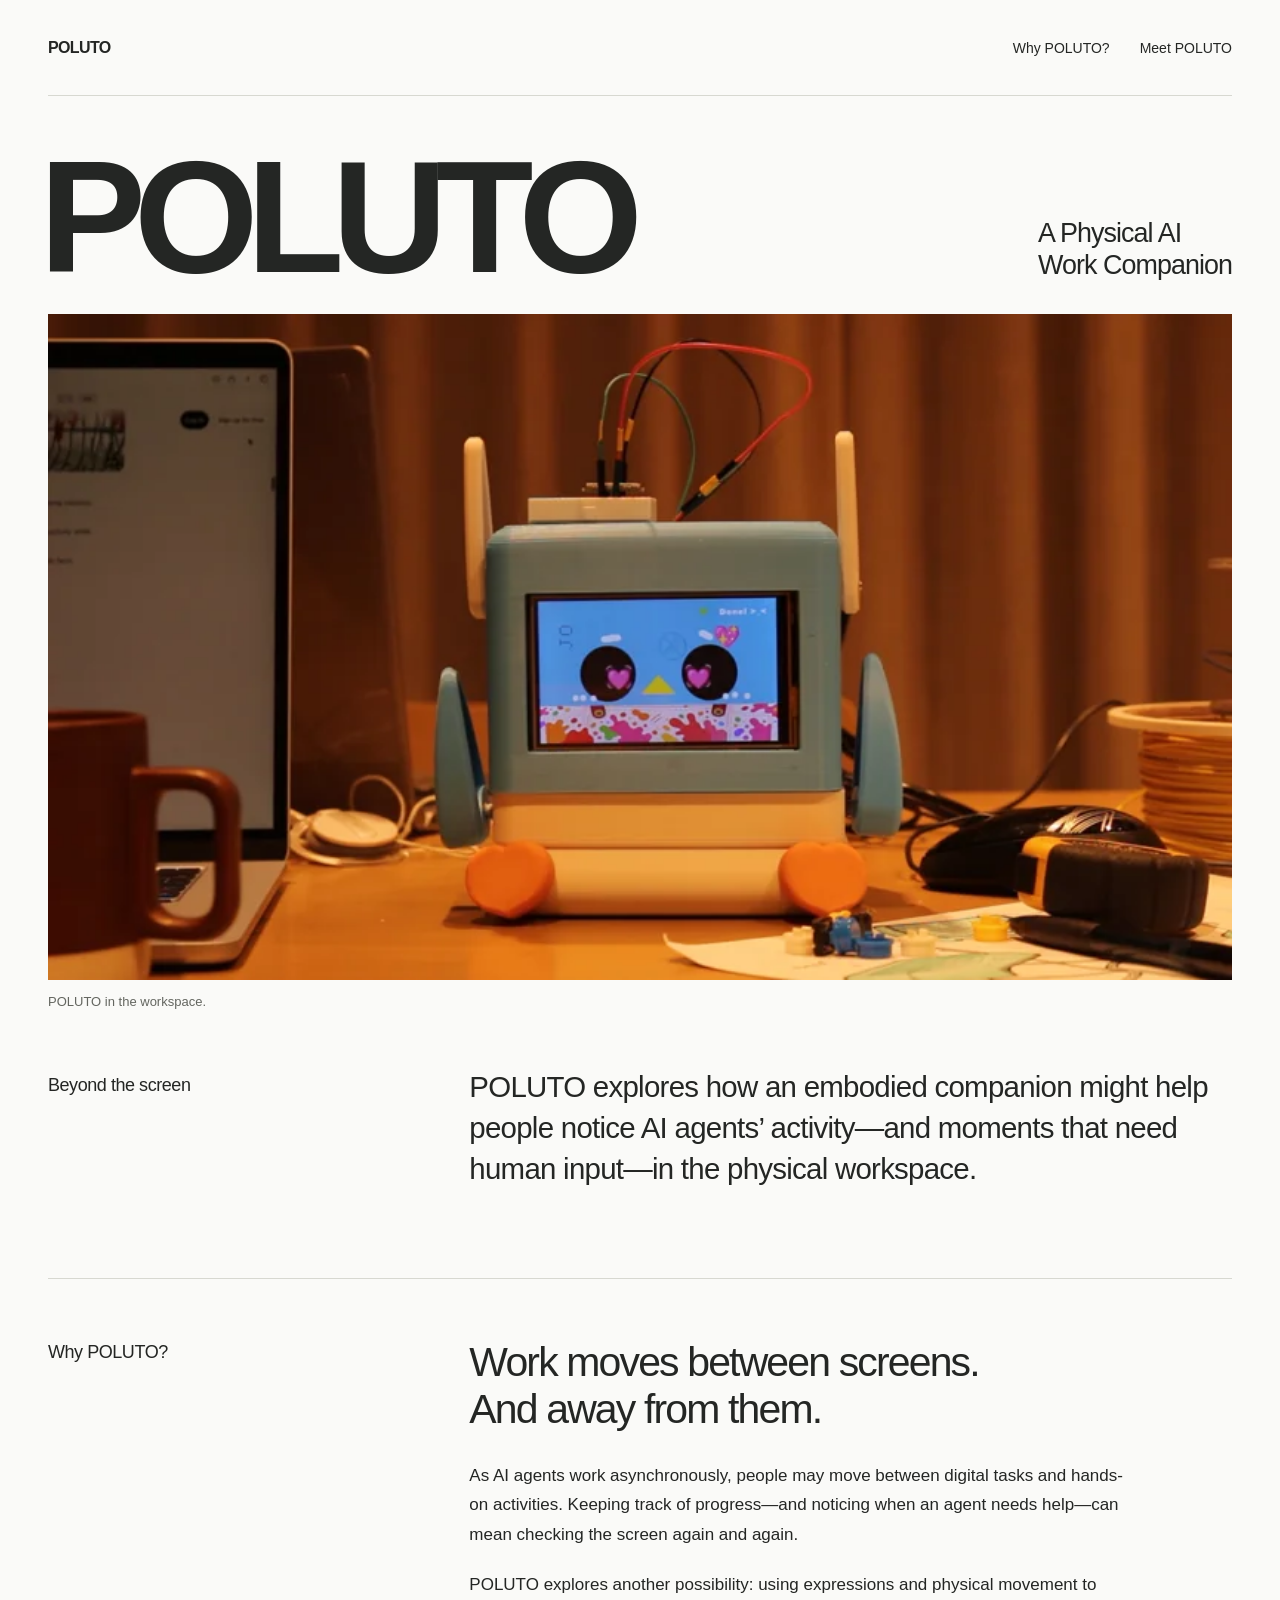
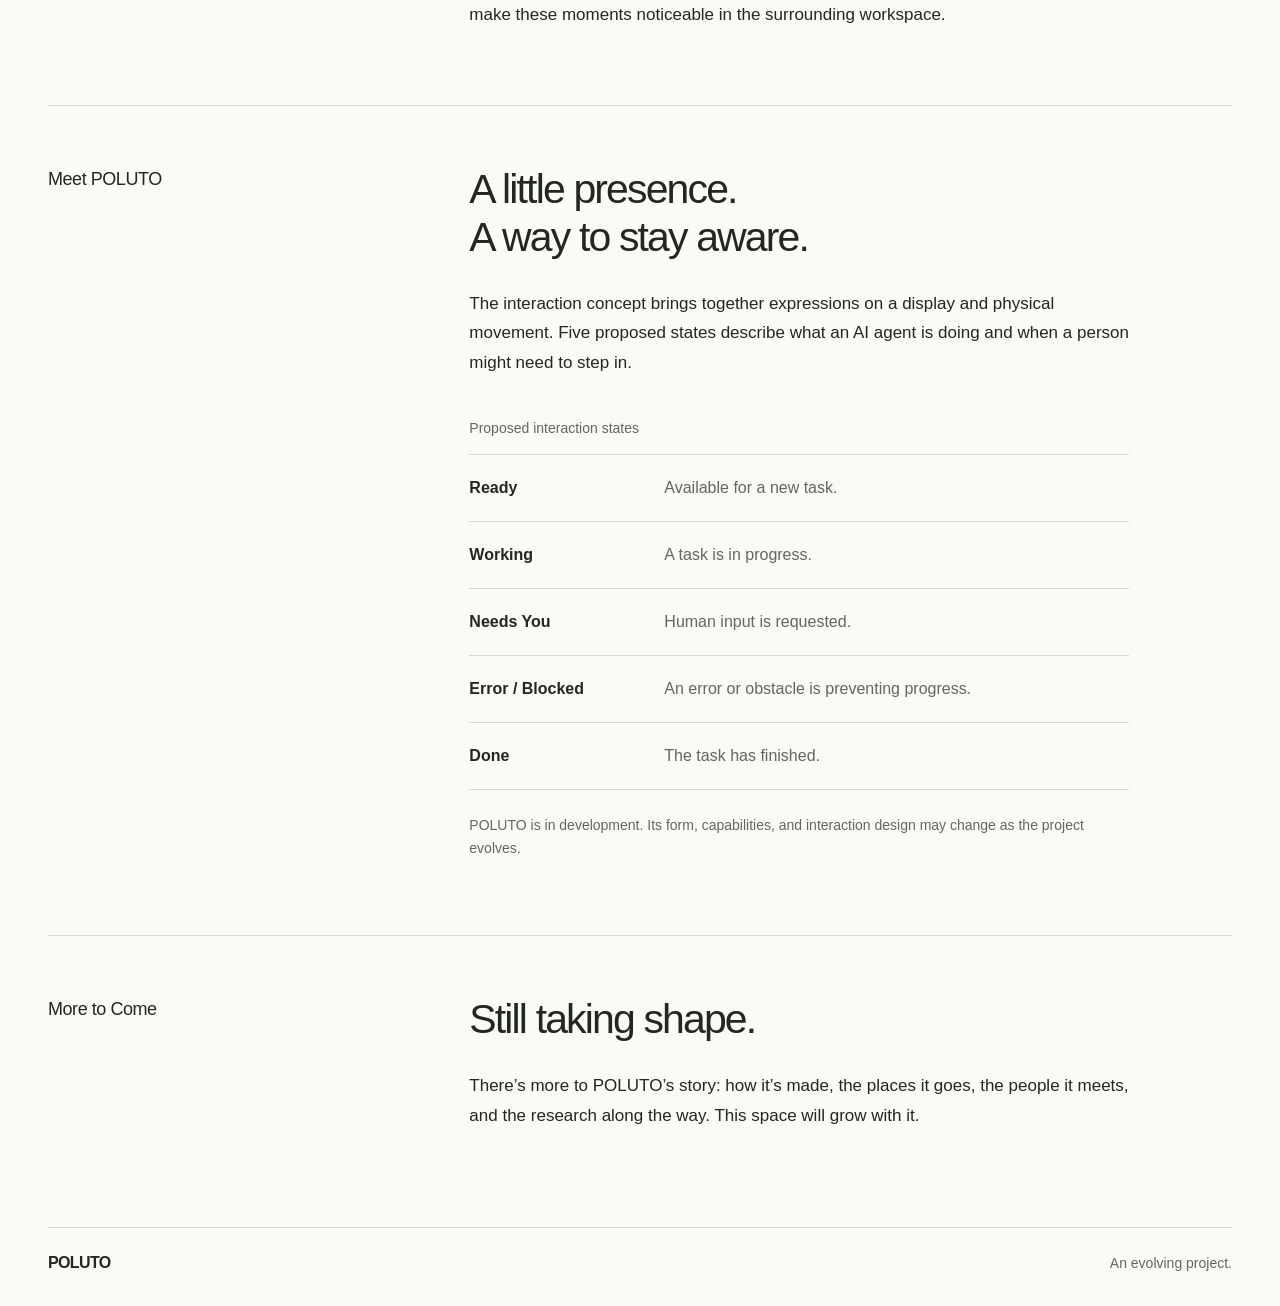
==== index.html @ 9a7ed477 "Add POLUTO project website" ====
<!doctype html>
<html lang="en">
<head>
  <meta charset="utf-8">
  <meta name="viewport" content="width=device-width, initial-scale=1">
  <title>POLUTO — A Physical AI Work Companion</title>
  <meta name="description" content="POLUTO is an evolving physical AI work companion project exploring expressions, movement, and awareness beyond the screen.">
  <meta name="theme-color" content="#fafaf8">
  <link rel="canonical" href="https://hello-poluto.github.io/">
  <meta property="og:type" content="website">
  <meta property="og:title" content="POLUTO — A Physical AI Work Companion">
  <meta property="og:description" content="Exploring how an embodied companion might make AI activity and moments that need human input noticeable beyond the screen.">
  <meta property="og:url" content="https://hello-poluto.github.io/">
  <meta property="og:image" content="https://hello-poluto.github.io/assets/images/poluto-hero.jpg">
  <meta property="og:image:alt" content="POLUTO on a desk, with a blue body, expressive screen, and orange feet.">
  <meta name="twitter:card" content="summary_large_image">
  <link rel="stylesheet" href="styles.css">
</head>
<body>
  <a class="skip-link" href="#main">Skip to content</a>
  <header class="site-header wrap">
    <a class="wordmark" href="#main" aria-label="POLUTO home">POLUTO</a>
    <nav aria-label="Main navigation">
      <a href="#why">Why POLUTO?</a>
      <a href="#meet">Meet POLUTO</a>
    </nav>
  </header>

  <main id="main" class="wrap" tabindex="-1">
    <section class="hero" aria-labelledby="title">
      <div class="hero-heading">
        <h1 id="title">POLUTO</h1>
        <p class="subtitle">A Physical AI<br> Work Companion</p>
      </div>
      <figure class="hero-photo">
        <picture>
          <source type="image/webp" srcset="assets/images/poluto-hero-small.webp 800w, assets/images/poluto-hero.webp 1920w" sizes="(max-width: 720px) calc(100vw - 40px), (max-width: 1352px) calc(100vw - 96px), 1256px">
          <img src="assets/images/poluto-hero.jpg" width="1920" height="1080" fetchpriority="high" alt="POLUTO sits beside a laptop on a warmly lit desk, with a blue body, heart-shaped eyes on its screen, upright ears, and orange feet.">
        </picture>
        <figcaption>POLUTO in the workspace.</figcaption>
      </figure>
      <div class="intro">
        <p class="eyebrow">Beyond the screen</p>
        <p>POLUTO explores how an embodied companion might help people notice AI agents’ activity—and moments that need human input—in the physical workspace.</p>
      </div>
    </section>

    <section id="why" class="editorial-section" aria-labelledby="why-title">
      <h2 id="why-title">Why POLUTO?</h2>
      <div class="section-body">
        <p class="lead">Work moves between screens.<br>And away from them.</p>
        <p>As AI agents work asynchronously, people may move between digital tasks and hands-on activities. Keeping track of progress—and noticing when an agent needs help—can mean checking the screen again and again.</p>
        <p>POLUTO explores another possibility: using expressions and physical movement to make these moments noticeable in the surrounding workspace.</p>
      </div>
    </section>

    <section id="meet" class="editorial-section" aria-labelledby="meet-title">
      <h2 id="meet-title">Meet POLUTO</h2>
      <div class="section-body">
        <p class="lead">A little presence.<br>A way to stay aware.</p>
        <p>The interaction concept brings together expressions on a display and physical movement. Five proposed states describe what an AI agent is doing and when a person might need to step in.</p>
        <p class="state-note">Proposed interaction states</p>
        <dl class="states">
          <div class="state" id="state-ready">
            <dt>Ready</dt>
            <dd>Available for a new task.</dd>
          </div>
          <div class="state" id="state-working">
            <dt>Working</dt>
            <dd>A task is in progress.</dd>
          </div>
          <div class="state" id="state-needs-you">
            <dt>Needs You</dt>
            <dd>Human input is requested.</dd>
          </div>
          <div class="state" id="state-blocked">
            <dt>Error / Blocked</dt>
            <dd>An error or obstacle is preventing progress.</dd>
          </div>
          <div class="state" id="state-done">
            <dt>Done</dt>
            <dd>The task has finished.</dd>
          </div>
        </dl>
        <p class="prototype-note">POLUTO is in development. Its form, capabilities, and interaction design may change as the project evolves.</p>
      </div>
    </section>

    <!-- Add POLUTO in Action here only when an approved demonstration video is available. -->

    <section class="editorial-section next-section" aria-labelledby="next-title">
      <h2 id="next-title">More to Come</h2>
      <div class="section-body">
        <p class="lead">Still taking shape.</p>
        <p>There’s more to POLUTO’s story: how it’s made, the places it goes, the people it meets, and the research along the way. This space will grow with it.</p>
      </div>
    </section>
  </main>

  <footer class="site-footer wrap">
    <span class="wordmark">POLUTO</span>
    <p>An evolving project.</p>
  </footer>
</body>
</html>
---- styles.css ----
:root {
  color-scheme: light;
  --paper: #fafaf8;
  --ink: #242624;
  --muted: #646660;
  --line: #d7d8d1;
  font-family: Arial, Helvetica, sans-serif;
  color: var(--ink);
  background: var(--paper);
  font-synthesis: none;
}

* { box-sizing: border-box; }
body { margin: 0; }
a { color: inherit; text-underline-offset: .25em; }
a:hover { text-decoration: underline; }
a:focus-visible { outline: 2px solid currentColor; outline-offset: 6px; }
main:focus { outline: none; }
img { display: block; max-width: 100%; height: auto; }
figure, p, h1, h2, dl, dd { margin: 0; }
.wrap { width: min(100% - 96px, 1256px); margin-inline: auto; }
.skip-link { position: absolute; top: -100px; left: 20px; padding: 14px 20px; background: var(--ink); color: var(--paper); z-index: 2; }
.skip-link:focus { top: 12px; }
.site-header { display: flex; align-items: center; justify-content: space-between; gap: 24px; min-height: 96px; border-bottom: 1px solid var(--line); }
.wordmark { font-size: 1rem; font-weight: 700; letter-spacing: -.04em; text-decoration: none; }
nav { display: flex; flex-wrap: wrap; gap: 8px 30px; }
nav a { display: inline-block; padding-block: 12px; font-size: .875rem; text-decoration: none; }
.hero { padding-top: 54px; }
.hero-heading { display: flex; align-items: flex-end; justify-content: space-between; gap: 32px; padding-bottom: 30px; }
h1 { font-size: clamp(5rem, 12.5vw, 10.75rem); font-weight: 700; line-height: .84; letter-spacing: -.075em; margin-left: -.055em; }
.subtitle { font-size: clamp(1.125rem, 2.1vw, 1.75rem); line-height: 1.18; letter-spacing: -.035em; padding-bottom: 3px; }
.hero-photo img { width: 100%; }
figcaption { font-size: .8125rem; line-height: 1.5; color: var(--muted); padding-top: 12px; }
.intro { display: grid; grid-template-columns: 1fr 2fr; gap: 40px; padding-block: 54px 88px; }
.eyebrow { font-size: 1.125rem; font-weight: 500; line-height: 1.5; letter-spacing: -.025em; padding-top: 6px; }
.intro > p:last-child { max-width: 33em; font-size: clamp(1.25rem, 2.3vw, 1.875rem); line-height: 1.4; letter-spacing: -.025em; }
.editorial-section { display: grid; grid-template-columns: 1fr 2fr; gap: 40px; border-top: 1px solid var(--line); padding-block: 60px 76px; scroll-margin-top: 24px; }
h2 { font-size: 1.125rem; font-weight: 500; line-height: 1.5; letter-spacing: -.025em; }
.section-body { max-width: 660px; }
.section-body > p { font-size: 1.0625rem; line-height: 1.75; }
.section-body > p + p { margin-top: 20px; }
.section-body > .lead { font-size: clamp(1.75rem, 3.2vw, 2.75rem); line-height: 1.15; letter-spacing: -.045em; margin-bottom: 28px; }
.section-body > .state-note { margin-top: 38px; margin-bottom: 14px; font-size: .875rem; color: var(--muted); }
.state { display: grid; grid-template-columns: 175px 1fr; gap: 12px 20px; padding-block: 21px; border-top: 1px solid var(--line); }
.state:last-child { border-bottom: 1px solid var(--line); }
dt { font-size: 1rem; font-weight: 700; line-height: 1.5; }
dd { font-size: 1rem; line-height: 1.5; color: var(--muted); }
.state img { margin-top: 16px; width: 100%; }
.section-body > .prototype-note { margin-top: 24px; font-size: .875rem; color: var(--muted); line-height: 1.6; }
.next-section { padding-bottom: 96px; }
.site-footer { display: flex; justify-content: space-between; align-items: center; gap: 20px; padding-block: 26px 34px; border-top: 1px solid var(--line); }
.site-footer p { font-size: .875rem; color: var(--muted); }

@media (max-width: 720px) {
  .wrap { width: calc(100% - 40px); }
  .site-header { min-height: 76px; gap: 16px; }
  nav { gap: 16px; }
  .hero { padding-top: 40px; }
  .hero-heading { display: block; padding-bottom: 24px; }
  h1 { font-size: clamp(4.5rem, 18vw, 8rem); }
  .subtitle { margin-top: 22px; font-size: 1.125rem; }
  .subtitle br { display: none; }
  .intro, .editorial-section { grid-template-columns: 1fr; gap: 24px; }
  .intro { padding-block: 32px 52px; }
  .editorial-section { padding-block: 36px 48px; }
  .section-body > .lead { margin-bottom: 22px; }
  .state { grid-template-columns: 135px 1fr; gap: 16px; }
  .next-section { padding-bottom: 60px; }
}

@media (max-width: 380px) {
  .site-header { align-items: flex-start; padding-block: 20px; }
  nav { gap: 10px; }
  nav a { padding-block: 0; font-size: .875rem; }
  .state { grid-template-columns: 1fr; gap: 5px; }
}
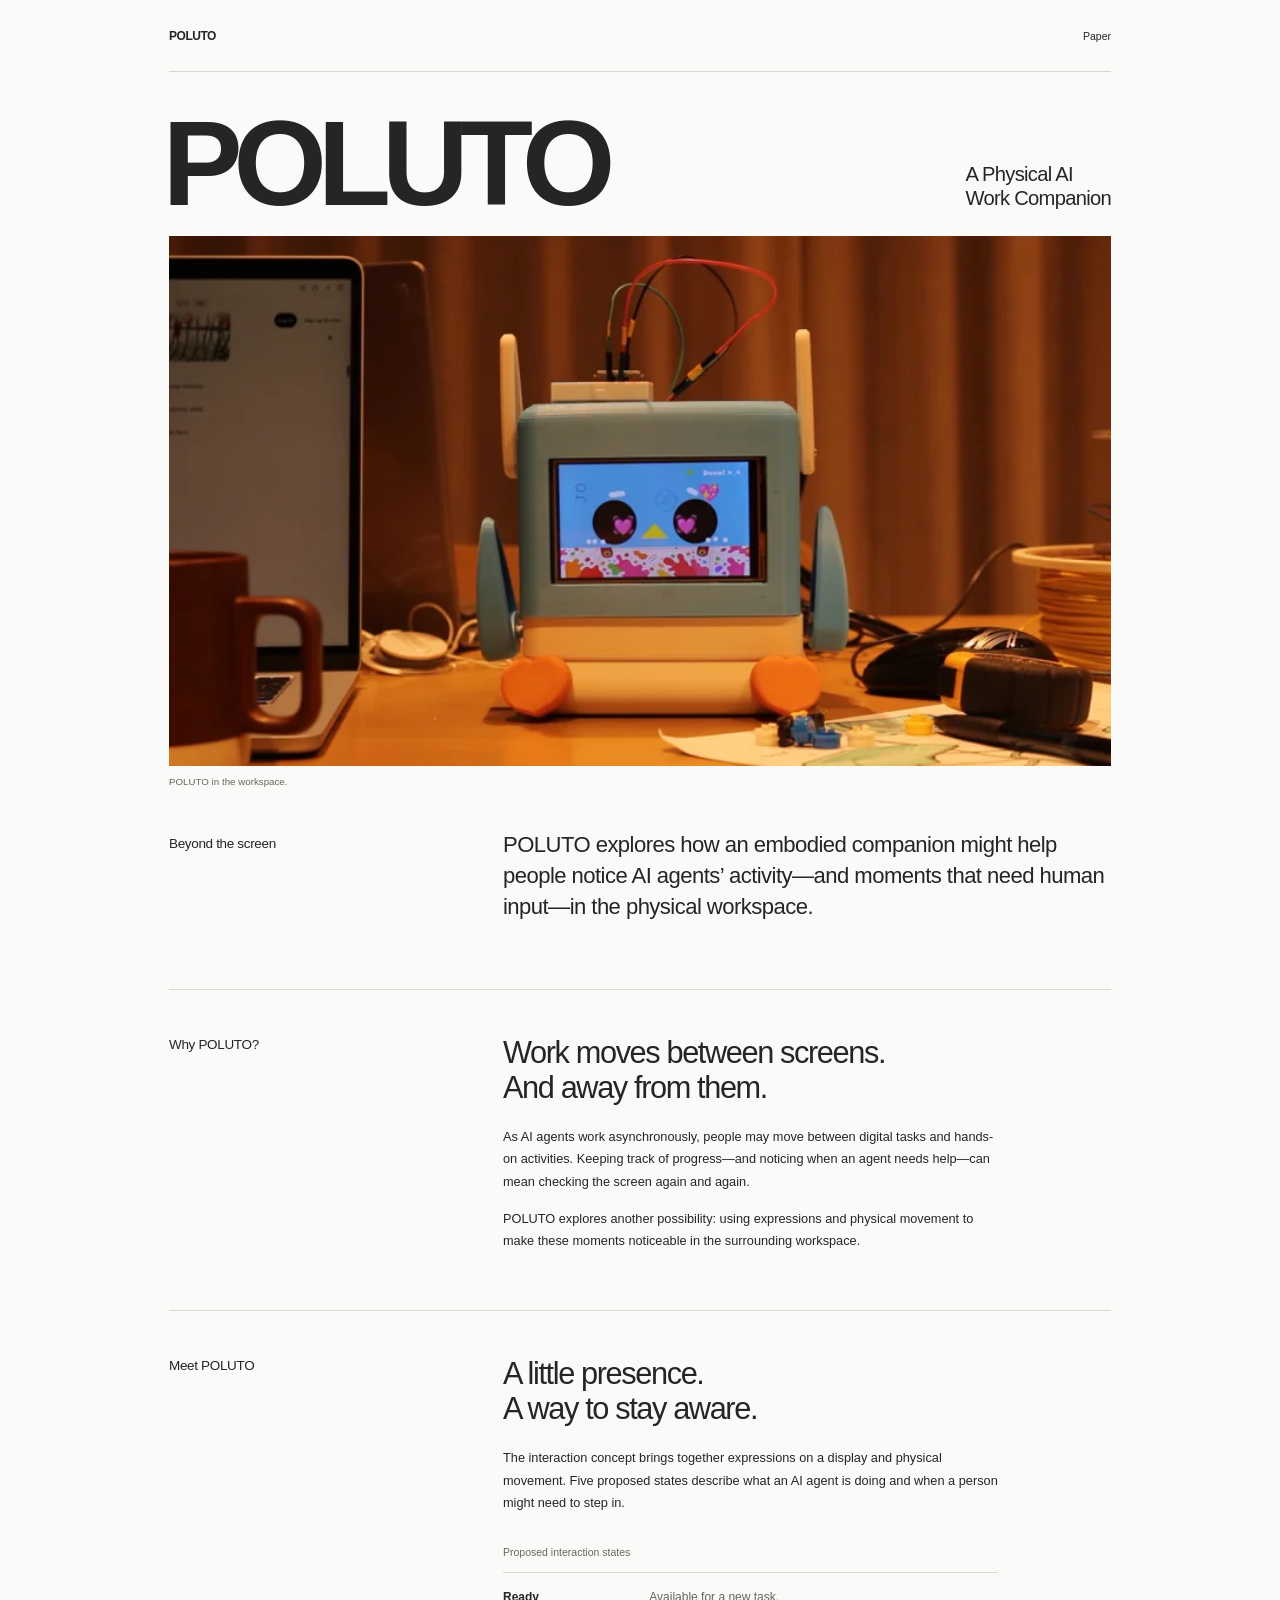
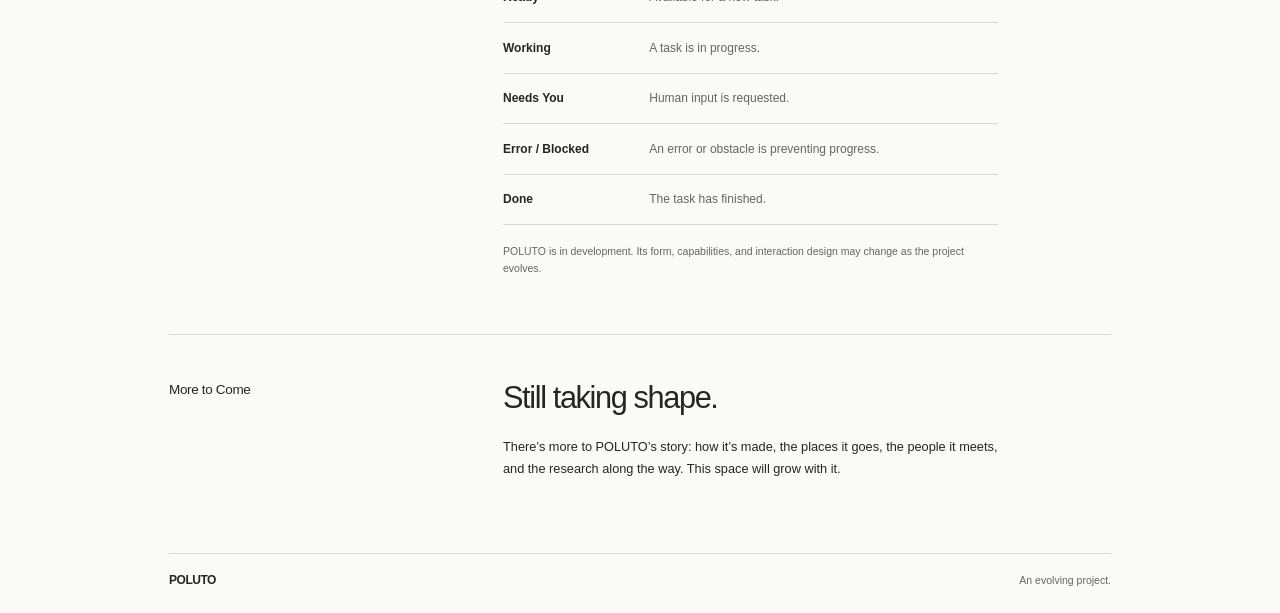
==== commit a62d68ab: "Expand Poluto paper page with figures and references" ====
--- a/index.html
+++ b/index.html
@@ -21,8 +21,7 @@
   <header class="site-header wrap">
     <a class="wordmark" href="#main" aria-label="POLUTO home">POLUTO</a>
     <nav aria-label="Main navigation">
-      <a href="#why">Why POLUTO?</a>
-      <a href="#meet">Meet POLUTO</a>
+      <a href="paper/index.html">Paper</a>
     </nav>
   </header>
 
@@ -34,7 +33,7 @@
       </div>
       <figure class="hero-photo">
         <picture>
-          <source type="image/webp" srcset="assets/images/poluto-hero-small.webp 800w, assets/images/poluto-hero.webp 1920w" sizes="(max-width: 720px) calc(100vw - 40px), (max-width: 1352px) calc(100vw - 96px), 1256px">
+          <source type="image/webp" srcset="assets/images/poluto-hero-small.webp 800w, assets/images/poluto-hero.webp 1920w" sizes="(max-width: 720px) calc(100vw - 40px), (max-width: 1014px) calc(100vw - 72px), 942px">
           <img src="assets/images/poluto-hero.jpg" width="1920" height="1080" fetchpriority="high" alt="POLUTO sits beside a laptop on a warmly lit desk, with a blue body, heart-shaped eyes on its screen, upright ears, and orange feet.">
         </picture>
         <figcaption>POLUTO in the workspace.</figcaption>
--- a/styles.css
+++ b/styles.css
@@ -51,6 +51,37 @@
 .site-footer { display: flex; justify-content: space-between; align-items: center; gap: 20px; padding-block: 26px 34px; border-top: 1px solid var(--line); }
 .site-footer p { font-size: .875rem; color: var(--muted); }
 
+/* Match the former 75% desktop browser view at normal browser zoom. */
+@media (min-width: 721px) {
+  .wrap { width: min(100% - 72px, 942px); }
+  .site-header { min-height: 72px; gap: 18px; }
+  .wordmark { font-size: .75rem; }
+  nav { gap: 6px 22.5px; }
+  nav a { padding-block: 9px; font-size: .65625rem; }
+  .hero { padding-top: 40.5px; }
+  .hero-heading { gap: 24px; padding-bottom: 22.5px; }
+  h1 { font-size: clamp(3.75rem, 9.375vw, 8.0625rem); }
+  .subtitle { font-size: clamp(.84375rem, 1.575vw, 1.3125rem); padding-bottom: 2.25px; }
+  figcaption { font-size: .609375rem; padding-top: 9px; }
+  .intro { gap: 30px; padding-block: 40.5px 66px; }
+  .eyebrow { font-size: .84375rem; padding-top: 4.5px; }
+  .intro > p:last-child { font-size: clamp(.9375rem, 1.725vw, 1.40625rem); }
+  .editorial-section { gap: 30px; padding-block: 45px 57px; scroll-margin-top: 18px; }
+  h2 { font-size: .84375rem; }
+  .section-body { max-width: 495px; }
+  .section-body > p { font-size: .796875rem; }
+  .section-body > p + p { margin-top: 15px; }
+  .section-body > .lead { font-size: clamp(1.3125rem, 2.4vw, 2.0625rem); margin-bottom: 21px; }
+  .section-body > .state-note { margin-top: 28.5px; margin-bottom: 10.5px; font-size: .65625rem; }
+  .state { grid-template-columns: 131.25px 1fr; gap: 9px 15px; padding-block: 15.75px; }
+  dt, dd { font-size: .75rem; }
+  .state img { margin-top: 12px; }
+  .section-body > .prototype-note { margin-top: 18px; font-size: .65625rem; }
+  .next-section { padding-bottom: 72px; }
+  .site-footer { gap: 15px; padding-block: 19.5px 25.5px; }
+  .site-footer p { font-size: .65625rem; }
+}
+
 @media (max-width: 720px) {
   .wrap { width: calc(100% - 40px); }
   .site-header { min-height: 76px; gap: 16px; }
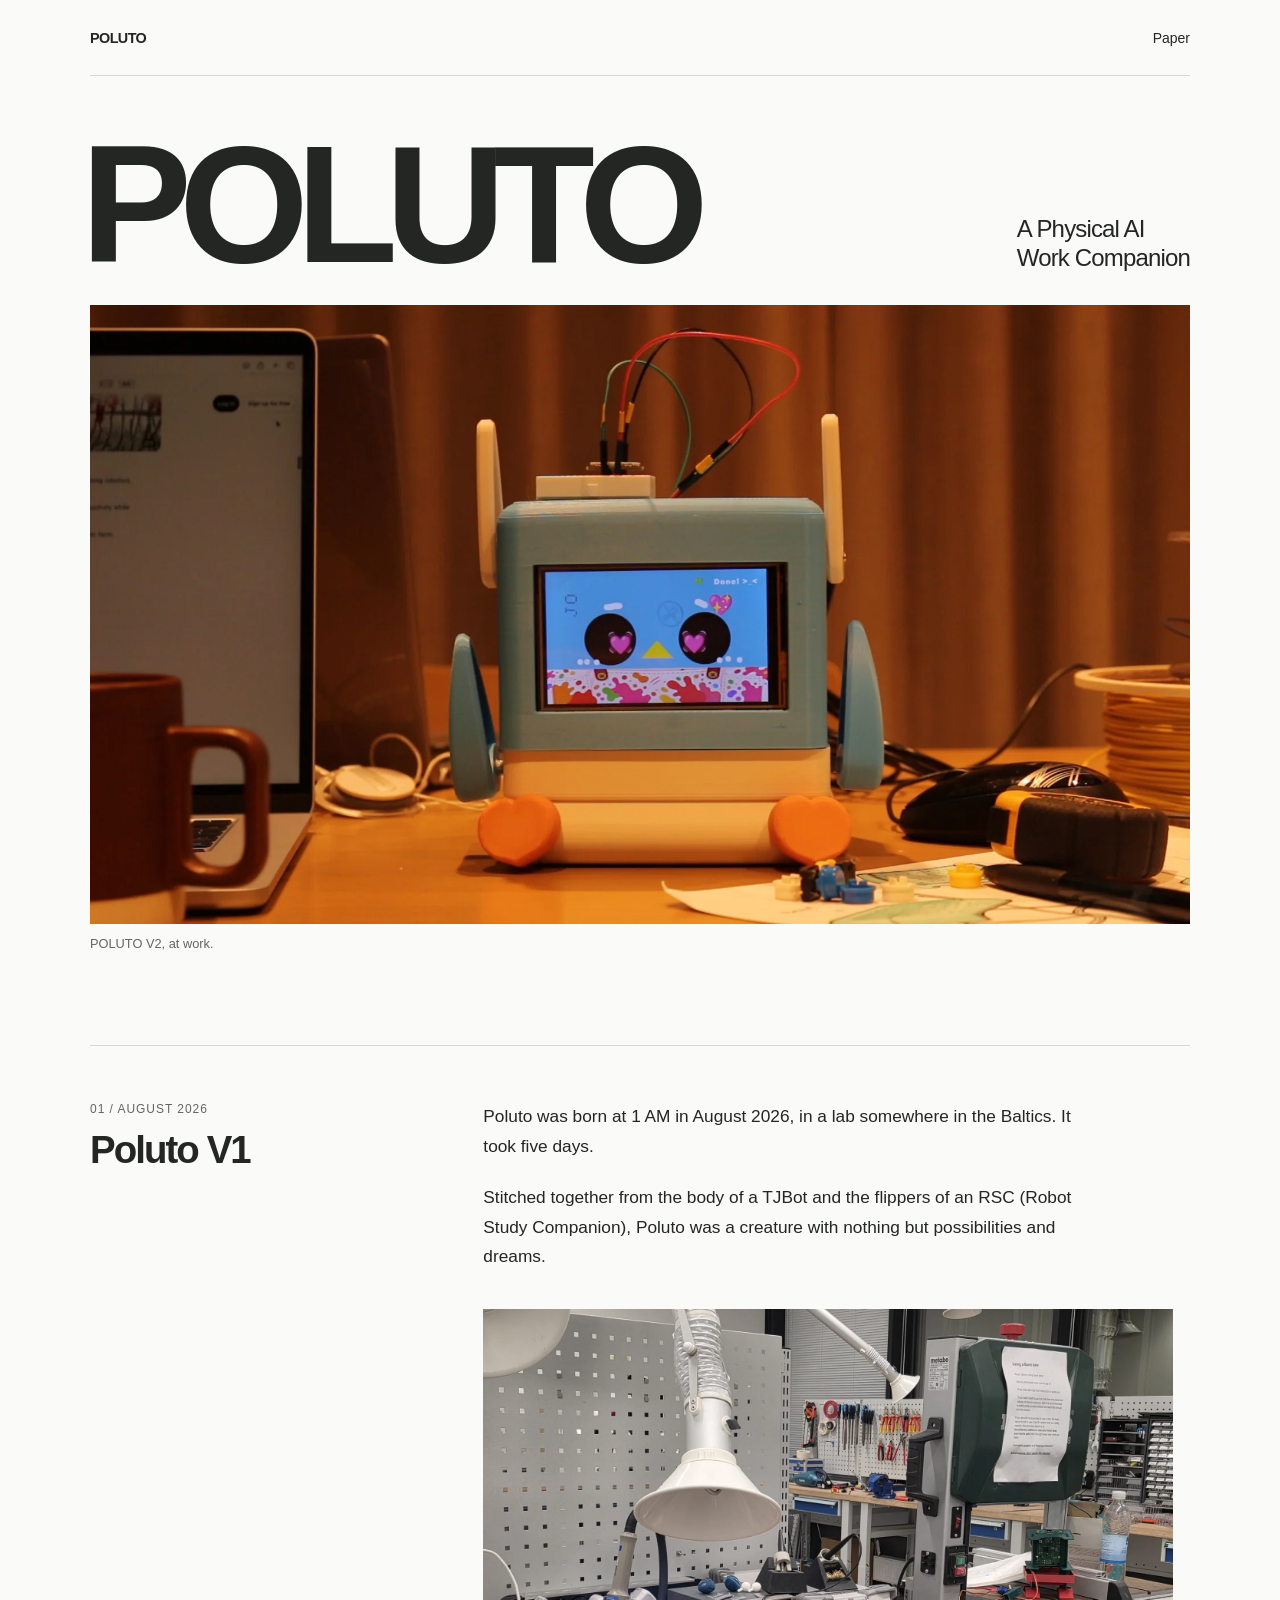
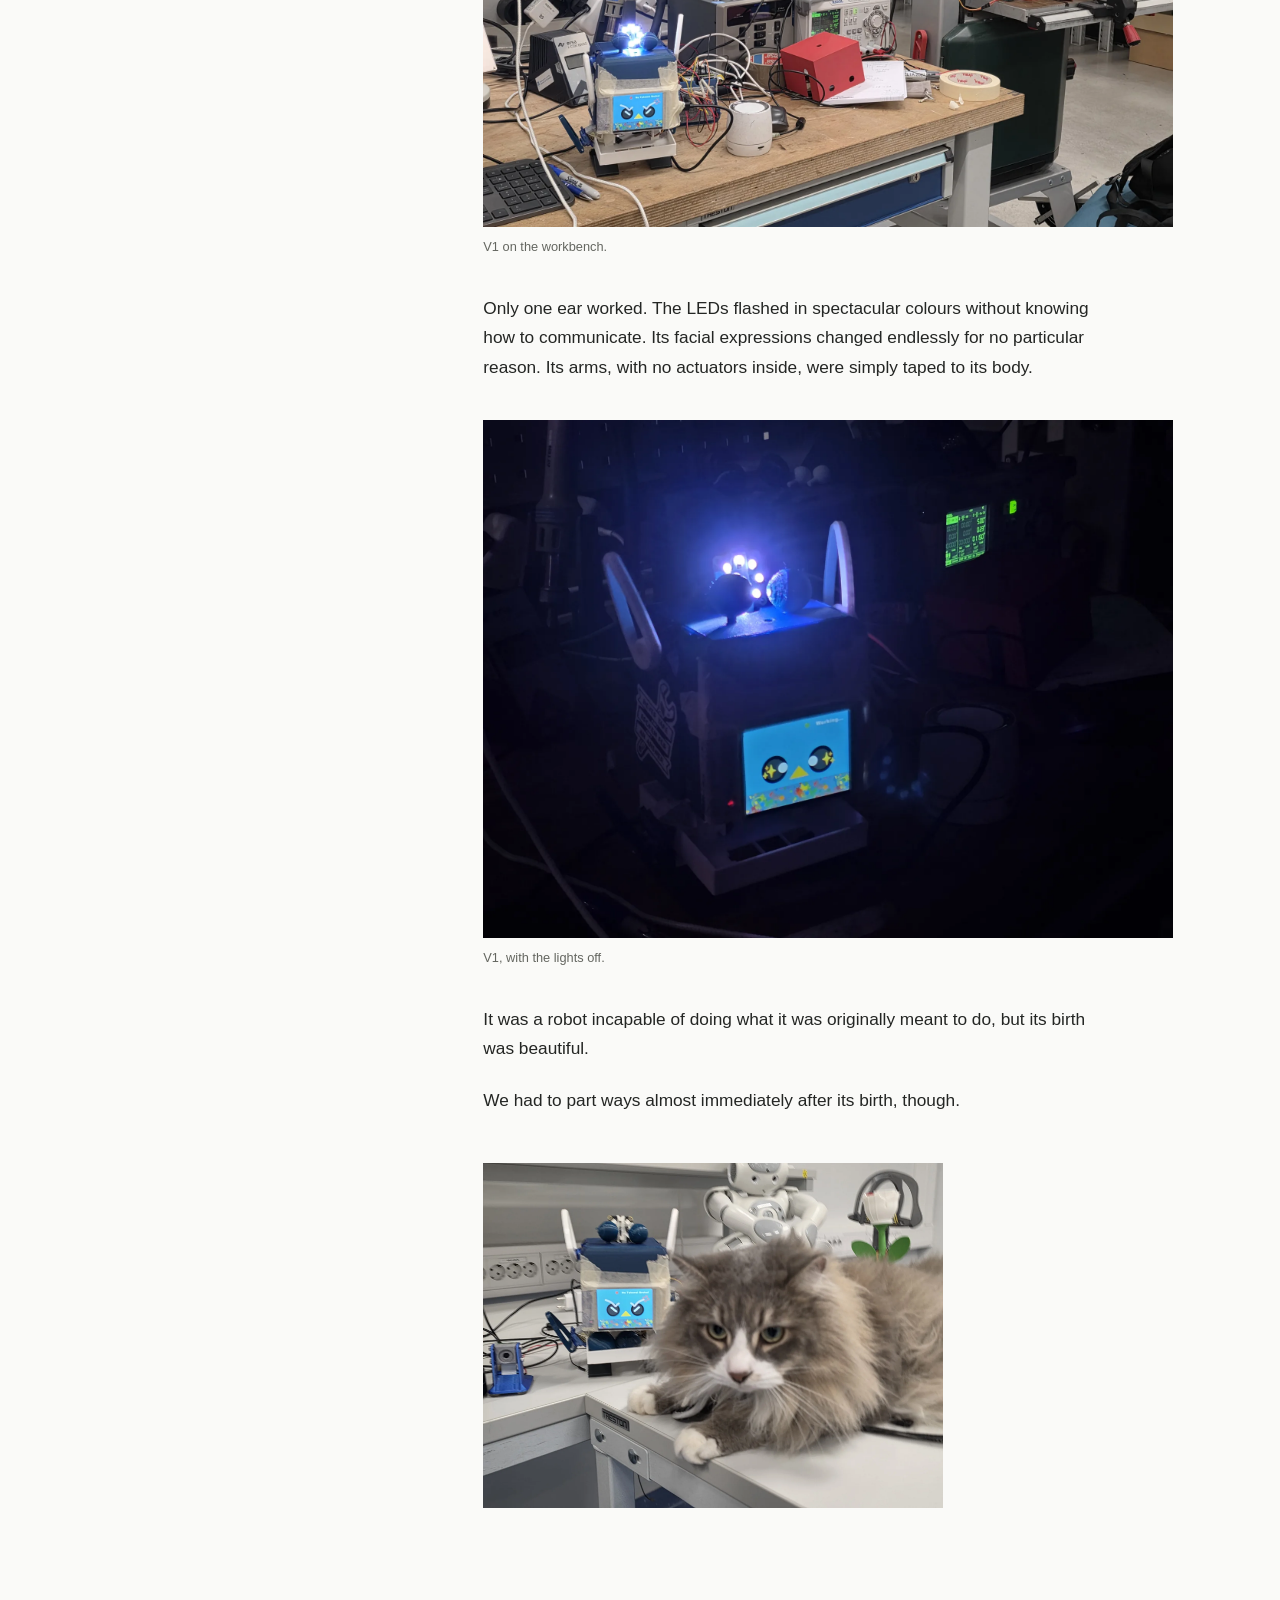
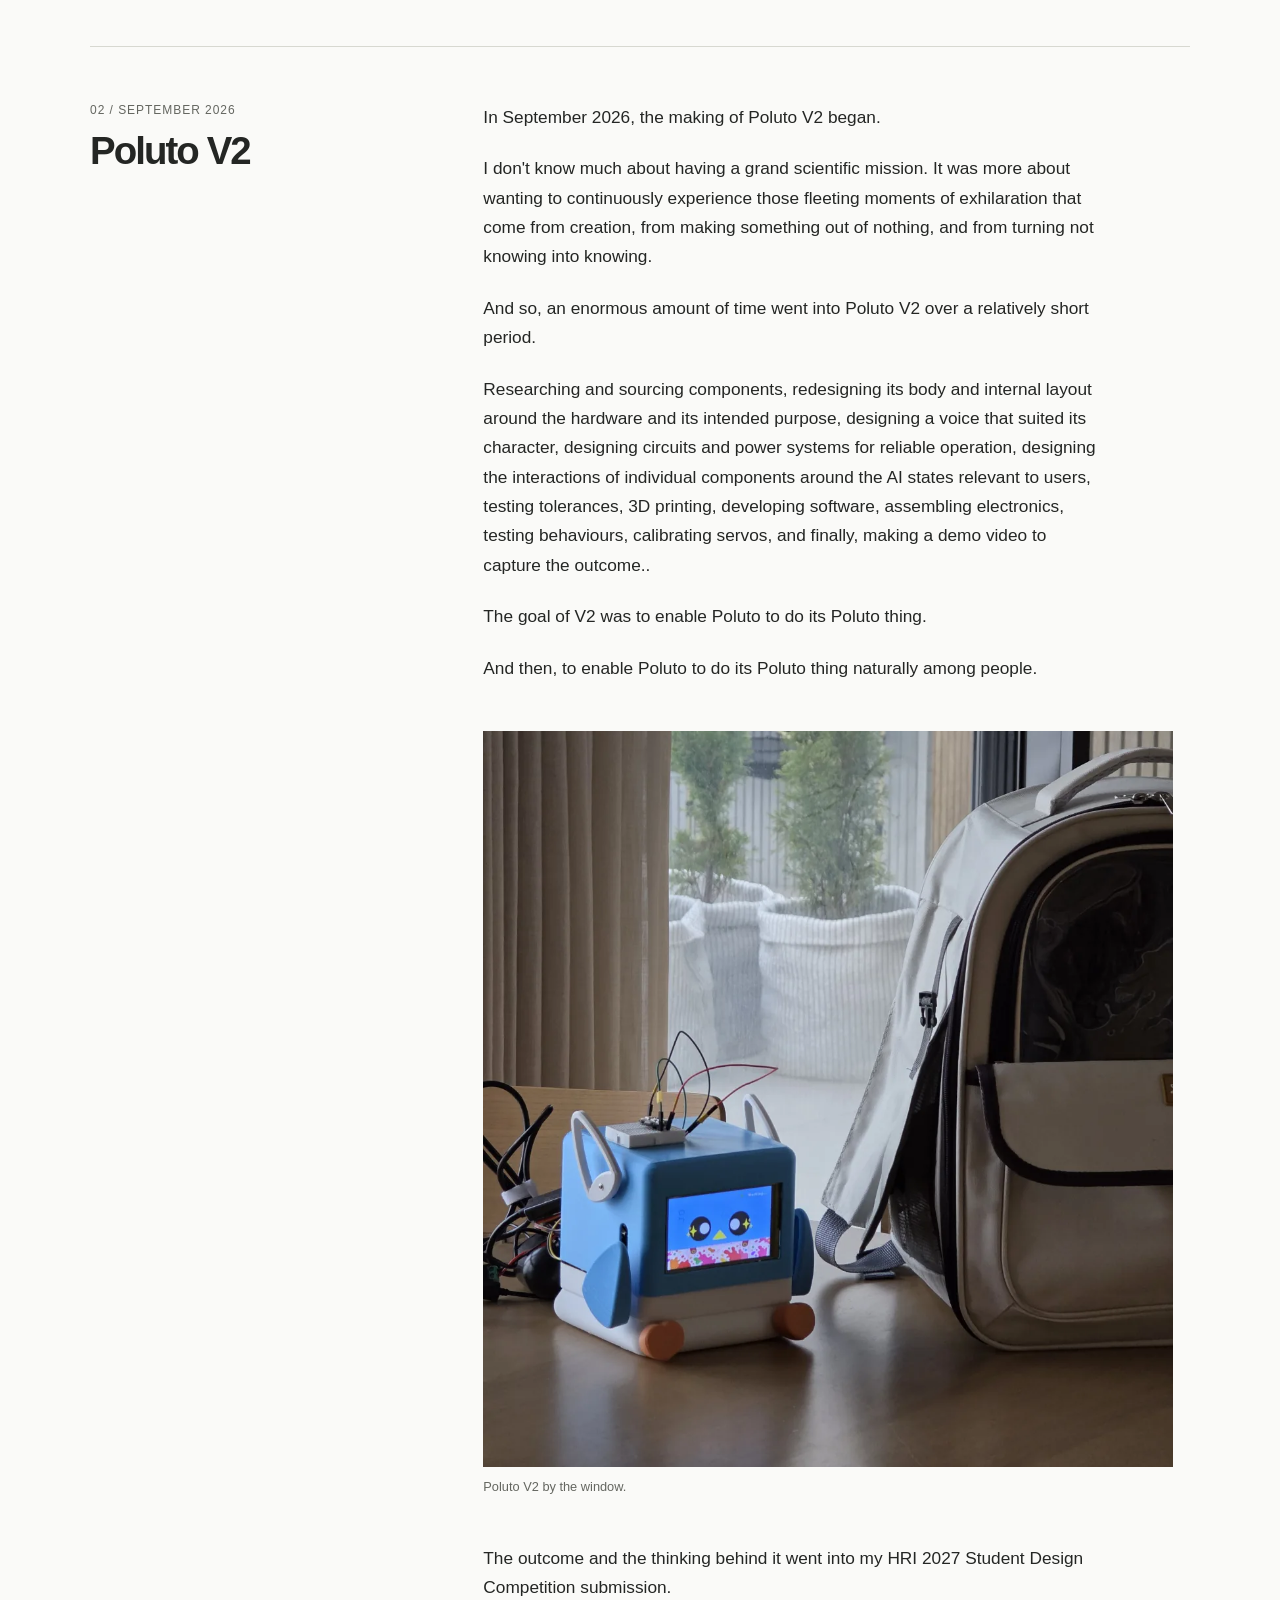
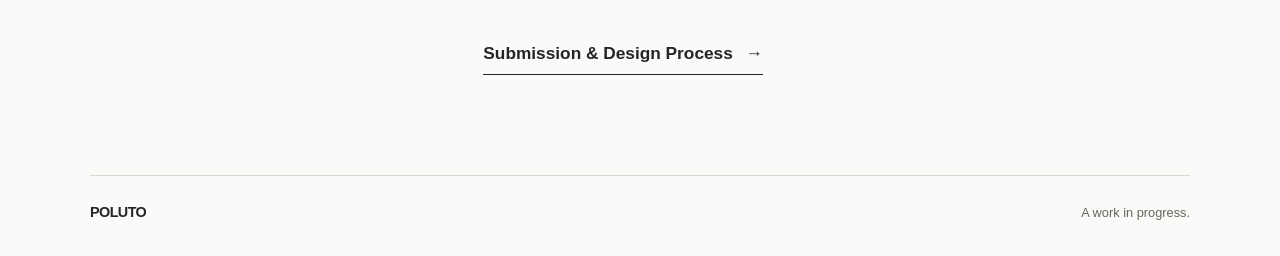
==== commit 5813b83f: "Tell the story of Poluto V1 and V2" ====
--- a/index.html
+++ b/index.html
@@ -4,12 +4,12 @@
   <meta charset="utf-8">
   <meta name="viewport" content="width=device-width, initial-scale=1">
   <title>POLUTO — A Physical AI Work Companion</title>
-  <meta name="description" content="POLUTO is an evolving physical AI work companion project exploring expressions, movement, and awareness beyond the screen.">
+  <meta name="description" content="The story of POLUTO, from a five-day first prototype to a physical AI work companion in progress.">
   <meta name="theme-color" content="#fafaf8">
   <link rel="canonical" href="https://hello-poluto.github.io/">
   <meta property="og:type" content="website">
   <meta property="og:title" content="POLUTO — A Physical AI Work Companion">
-  <meta property="og:description" content="Exploring how an embodied companion might make AI activity and moments that need human input noticeable beyond the screen.">
+  <meta property="og:description" content="POLUTO was born at 1 AM in August 2026. This is the story of V1 and V2.">
   <meta property="og:url" content="https://hello-poluto.github.io/">
   <meta property="og:image" content="https://hello-poluto.github.io/assets/images/poluto-hero.jpg">
   <meta property="og:image:alt" content="POLUTO on a desk, with a blue body, expressive screen, and orange feet.">
@@ -36,69 +36,54 @@
           <source type="image/webp" srcset="assets/images/poluto-hero-small.webp 800w, assets/images/poluto-hero.webp 1920w" sizes="(max-width: 720px) calc(100vw - 40px), (max-width: 1014px) calc(100vw - 72px), 942px">
           <img src="assets/images/poluto-hero.jpg" width="1920" height="1080" fetchpriority="high" alt="POLUTO sits beside a laptop on a warmly lit desk, with a blue body, heart-shaped eyes on its screen, upright ears, and orange feet.">
         </picture>
-        <figcaption>POLUTO in the workspace.</figcaption>
+        <figcaption>POLUTO V2, at work.</figcaption>
       </figure>
-      <div class="intro">
-        <p class="eyebrow">Beyond the screen</p>
-        <p>POLUTO explores how an embodied companion might help people notice AI agents’ activity—and moments that need human input—in the physical workspace.</p>
+    </section>
+
+    <section id="v1" class="story-section" aria-labelledby="v1-title">
+      <div class="story-heading"><span class="chapter">01 / August 2026</span><h2 id="v1-title">Poluto V1</h2></div>
+      <div class="story-copy">
+        <p>Poluto was born at 1 AM in August 2026, in a lab somewhere in the Baltics. It took five days.</p>
+        <p>Stitched together from the body of a TJBot and the flippers of an RSC (Robot Study Companion), Poluto was a creature with nothing but possibilities and dreams.</p>
+        <figure class="story-photo photo-wide">
+          <img src="assets/pics/web/poluto-v1-workbench.webp" width="1800" height="1350" loading="lazy" alt="The taped-together first Poluto prototype among tools and wires on a lab workbench.">
+          <figcaption>V1 on the workbench.</figcaption>
+        </figure>
+        <p>Only one ear worked. The LEDs flashed in spectacular colours without knowing how to communicate. Its facial expressions changed endlessly for no particular reason. Its arms, with no actuators inside, were simply taped to its body.</p>
+        <figure class="story-photo photo-wide">
+          <img src="assets/pics/web/poluto-v1-lights-off.webp" width="1800" height="1350" loading="lazy" alt="Poluto V1 glowing blue in the dark with its screen and LEDs lit.">
+          <figcaption>V1, with the lights off.</figcaption>
+        </figure>
+        <p>It was a robot incapable of doing what it was originally meant to do, but its birth was beautiful.</p>
+        <p>We had to part ways almost immediately after its birth, though.</p>
+        <figure class="story-photo photo-small">
+          <img src="assets/pics/web/poluto-v1-with-cat.webp" width="1800" height="1350" loading="lazy" alt="A cat in the foreground with the taped-together Poluto V1 behind it.">
+        </figure>
       </div>
     </section>
 
-    <section id="why" class="editorial-section" aria-labelledby="why-title">
-      <h2 id="why-title">Why POLUTO?</h2>
-      <div class="section-body">
-        <p class="lead">Work moves between screens.<br>And away from them.</p>
-        <p>As AI agents work asynchronously, people may move between digital tasks and hands-on activities. Keeping track of progress—and noticing when an agent needs help—can mean checking the screen again and again.</p>
-        <p>POLUTO explores another possibility: using expressions and physical movement to make these moments noticeable in the surrounding workspace.</p>
-      </div>
-    </section>
-
-    <section id="meet" class="editorial-section" aria-labelledby="meet-title">
-      <h2 id="meet-title">Meet POLUTO</h2>
-      <div class="section-body">
-        <p class="lead">A little presence.<br>A way to stay aware.</p>
-        <p>The interaction concept brings together expressions on a display and physical movement. Five proposed states describe what an AI agent is doing and when a person might need to step in.</p>
-        <p class="state-note">Proposed interaction states</p>
-        <dl class="states">
-          <div class="state" id="state-ready">
-            <dt>Ready</dt>
-            <dd>Available for a new task.</dd>
-          </div>
-          <div class="state" id="state-working">
-            <dt>Working</dt>
-            <dd>A task is in progress.</dd>
-          </div>
-          <div class="state" id="state-needs-you">
-            <dt>Needs You</dt>
-            <dd>Human input is requested.</dd>
-          </div>
-          <div class="state" id="state-blocked">
-            <dt>Error / Blocked</dt>
-            <dd>An error or obstacle is preventing progress.</dd>
-          </div>
-          <div class="state" id="state-done">
-            <dt>Done</dt>
-            <dd>The task has finished.</dd>
-          </div>
-        </dl>
-        <p class="prototype-note">POLUTO is in development. Its form, capabilities, and interaction design may change as the project evolves.</p>
-      </div>
-    </section>
-
-    <!-- Add POLUTO in Action here only when an approved demonstration video is available. -->
-
-    <section class="editorial-section next-section" aria-labelledby="next-title">
-      <h2 id="next-title">More to Come</h2>
-      <div class="section-body">
-        <p class="lead">Still taking shape.</p>
-        <p>There’s more to POLUTO’s story: how it’s made, the places it goes, the people it meets, and the research along the way. This space will grow with it.</p>
+    <section id="v2" class="story-section" aria-labelledby="v2-title">
+      <div class="story-heading"><span class="chapter">02 / September 2026</span><h2 id="v2-title">Poluto V2</h2></div>
+      <div class="story-copy">
+        <p>In September 2026, the making of Poluto V2 began.</p>
+        <p>I don't know much about having a grand scientific mission. It was more about wanting to continuously experience those fleeting moments of exhilaration that come from creation, from making something out of nothing, and from turning not knowing into knowing.</p>
+        <p>And so, an enormous amount of time went into Poluto V2 over a relatively short period.</p>
+        <p>Researching and sourcing components, redesigning its body and internal layout around the hardware and its intended purpose, designing a voice that suited its character, designing circuits and power systems for reliable operation, designing the interactions of individual components around the AI states relevant to users, testing tolerances, 3D printing, developing software, assembling electronics, testing behaviours, calibrating servos, and finally, making a demo video to capture the outcome..</p>
+        <p>The goal of V2 was to enable Poluto to do its Poluto thing.</p>
+        <p>And then, to enable Poluto to do its Poluto thing naturally among people.</p>
+        <figure class="story-photo photo-v2">
+          <img src="assets/pics/web/poluto-v2-by-window.webp" width="1050" height="1400" loading="lazy" alt="Poluto V2 beside its carrying bag, by a window.">
+          <figcaption>Poluto V2 by the window.</figcaption>
+        </figure>
+        <p>The outcome and the thinking behind it went into my HRI 2027 Student Design Competition submission.</p>
+        <p class="paper-link"><a href="paper/index.html">Submission &amp; Design Process <span aria-hidden="true">→</span></a></p>
       </div>
     </section>
   </main>
 
   <footer class="site-footer wrap">
     <span class="wordmark">POLUTO</span>
-    <p>An evolving project.</p>
+    <p>A work in progress.</p>
   </footer>
 </body>
 </html>
--- a/styles.css
+++ b/styles.css
@@ -13,95 +13,54 @@
 * { box-sizing: border-box; }
 body { margin: 0; }
 a { color: inherit; text-underline-offset: .25em; }
-a:hover { text-decoration: underline; }
-a:focus-visible { outline: 2px solid currentColor; outline-offset: 6px; }
+a:focus-visible { outline: 2px solid currentColor; outline-offset: 5px; }
 main:focus { outline: none; }
 img { display: block; max-width: 100%; height: auto; }
-figure, p, h1, h2, dl, dd { margin: 0; }
-.wrap { width: min(100% - 96px, 1256px); margin-inline: auto; }
+figure, p, h1, h2 { margin: 0; }
+.wrap { width: min(100% - 48px, 1100px); margin-inline: auto; }
 .skip-link { position: absolute; top: -100px; left: 20px; padding: 14px 20px; background: var(--ink); color: var(--paper); z-index: 2; }
 .skip-link:focus { top: 12px; }
-.site-header { display: flex; align-items: center; justify-content: space-between; gap: 24px; min-height: 96px; border-bottom: 1px solid var(--line); }
-.wordmark { font-size: 1rem; font-weight: 700; letter-spacing: -.04em; text-decoration: none; }
-nav { display: flex; flex-wrap: wrap; gap: 8px 30px; }
+.site-header { display: flex; align-items: center; justify-content: space-between; gap: 24px; min-height: 76px; border-bottom: 1px solid var(--line); }
+.wordmark { font-size: .9rem; font-weight: 700; letter-spacing: -.04em; text-decoration: none; }
 nav a { display: inline-block; padding-block: 12px; font-size: .875rem; text-decoration: none; }
-.hero { padding-top: 54px; }
-.hero-heading { display: flex; align-items: flex-end; justify-content: space-between; gap: 32px; padding-bottom: 30px; }
-h1 { font-size: clamp(5rem, 12.5vw, 10.75rem); font-weight: 700; line-height: .84; letter-spacing: -.075em; margin-left: -.055em; }
-.subtitle { font-size: clamp(1.125rem, 2.1vw, 1.75rem); line-height: 1.18; letter-spacing: -.035em; padding-bottom: 3px; }
+nav a:hover, .paper-link a:hover { text-decoration: underline; }
+.hero { padding-block: 58px 92px; }
+.hero-heading { display: flex; align-items: flex-end; justify-content: space-between; gap: 28px; padding-bottom: 30px; }
+h1 { font-size: clamp(5rem, 13vw, 10.5rem); font-weight: 700; line-height: .85; letter-spacing: -.075em; margin-left: -.055em; }
+.subtitle { font-size: clamp(1rem, 2vw, 1.5rem); line-height: 1.2; letter-spacing: -.035em; padding-bottom: 3px; }
 .hero-photo img { width: 100%; }
-figcaption { font-size: .8125rem; line-height: 1.5; color: var(--muted); padding-top: 12px; }
-.intro { display: grid; grid-template-columns: 1fr 2fr; gap: 40px; padding-block: 54px 88px; }
-.eyebrow { font-size: 1.125rem; font-weight: 500; line-height: 1.5; letter-spacing: -.025em; padding-top: 6px; }
-.intro > p:last-child { max-width: 33em; font-size: clamp(1.25rem, 2.3vw, 1.875rem); line-height: 1.4; letter-spacing: -.025em; }
-.editorial-section { display: grid; grid-template-columns: 1fr 2fr; gap: 40px; border-top: 1px solid var(--line); padding-block: 60px 76px; scroll-margin-top: 24px; }
-h2 { font-size: 1.125rem; font-weight: 500; line-height: 1.5; letter-spacing: -.025em; }
-.section-body { max-width: 660px; }
-.section-body > p { font-size: 1.0625rem; line-height: 1.75; }
-.section-body > p + p { margin-top: 20px; }
-.section-body > .lead { font-size: clamp(1.75rem, 3.2vw, 2.75rem); line-height: 1.15; letter-spacing: -.045em; margin-bottom: 28px; }
-.section-body > .state-note { margin-top: 38px; margin-bottom: 14px; font-size: .875rem; color: var(--muted); }
-.state { display: grid; grid-template-columns: 175px 1fr; gap: 12px 20px; padding-block: 21px; border-top: 1px solid var(--line); }
-.state:last-child { border-bottom: 1px solid var(--line); }
-dt { font-size: 1rem; font-weight: 700; line-height: 1.5; }
-dd { font-size: 1rem; line-height: 1.5; color: var(--muted); }
-.state img { margin-top: 16px; width: 100%; }
-.section-body > .prototype-note { margin-top: 24px; font-size: .875rem; color: var(--muted); line-height: 1.6; }
-.next-section { padding-bottom: 96px; }
-.site-footer { display: flex; justify-content: space-between; align-items: center; gap: 20px; padding-block: 26px 34px; border-top: 1px solid var(--line); }
-.site-footer p { font-size: .875rem; color: var(--muted); }
-
-/* Match the former 75% desktop browser view at normal browser zoom. */
-@media (min-width: 721px) {
-  .wrap { width: min(100% - 72px, 942px); }
-  .site-header { min-height: 72px; gap: 18px; }
-  .wordmark { font-size: .75rem; }
-  nav { gap: 6px 22.5px; }
-  nav a { padding-block: 9px; font-size: .65625rem; }
-  .hero { padding-top: 40.5px; }
-  .hero-heading { gap: 24px; padding-bottom: 22.5px; }
-  h1 { font-size: clamp(3.75rem, 9.375vw, 8.0625rem); }
-  .subtitle { font-size: clamp(.84375rem, 1.575vw, 1.3125rem); padding-bottom: 2.25px; }
-  figcaption { font-size: .609375rem; padding-top: 9px; }
-  .intro { gap: 30px; padding-block: 40.5px 66px; }
-  .eyebrow { font-size: .84375rem; padding-top: 4.5px; }
-  .intro > p:last-child { font-size: clamp(.9375rem, 1.725vw, 1.40625rem); }
-  .editorial-section { gap: 30px; padding-block: 45px 57px; scroll-margin-top: 18px; }
-  h2 { font-size: .84375rem; }
-  .section-body { max-width: 495px; }
-  .section-body > p { font-size: .796875rem; }
-  .section-body > p + p { margin-top: 15px; }
-  .section-body > .lead { font-size: clamp(1.3125rem, 2.4vw, 2.0625rem); margin-bottom: 21px; }
-  .section-body > .state-note { margin-top: 28.5px; margin-bottom: 10.5px; font-size: .65625rem; }
-  .state { grid-template-columns: 131.25px 1fr; gap: 9px 15px; padding-block: 15.75px; }
-  dt, dd { font-size: .75rem; }
-  .state img { margin-top: 12px; }
-  .section-body > .prototype-note { margin-top: 18px; font-size: .65625rem; }
-  .next-section { padding-bottom: 72px; }
-  .site-footer { gap: 15px; padding-block: 19.5px 25.5px; }
-  .site-footer p { font-size: .65625rem; }
-}
+figcaption { font-size: .8rem; line-height: 1.5; color: var(--muted); padding-top: 10px; }
+.story-section { display: grid; grid-template-columns: minmax(160px, 1fr) minmax(0, 2fr); gap: 40px; border-top: 1px solid var(--line); padding-block: 56px 100px; }
+.story-heading { align-self: start; }
+.chapter { display: block; margin-bottom: 14px; font-size: .75rem; color: var(--muted); letter-spacing: .08em; text-transform: uppercase; }
+h2 { font-size: clamp(2rem, 3vw, 3.1rem); line-height: 1.05; letter-spacing: -.05em; }
+.story-copy { max-width: 690px; }
+.story-copy > p { max-width: 36em; font-size: clamp(1rem, 1.35vw, 1.125rem); line-height: 1.7; }
+.story-copy > p + p { margin-top: 22px; }
+.story-photo { margin-block: 38px; }
+.story-photo img { width: 100%; }
+.story-photo + p { margin-top: 0; }
+.photo-small { width: min(70%, 460px); margin-top: 48px; }
+.photo-v2 { width: 100%; margin: 48px 0; }
+.photo-v2 img { aspect-ratio: 15 / 16; object-fit: cover; object-position: center bottom; }
+.paper-link { margin-top: 36px !important; font-weight: 700; }
+.paper-link a { display: inline-block; padding-bottom: 6px; border-bottom: 1px solid currentColor; text-decoration: none; }
+.paper-link span { padding-left: 8px; }
+.site-footer { display: flex; justify-content: space-between; align-items: center; gap: 20px; padding-block: 28px 36px; border-top: 1px solid var(--line); }
+.site-footer p { font-size: .8rem; color: var(--muted); }
 
 @media (max-width: 720px) {
   .wrap { width: calc(100% - 40px); }
-  .site-header { min-height: 76px; gap: 16px; }
-  nav { gap: 16px; }
-  .hero { padding-top: 40px; }
+  .hero { padding-block: 40px 64px; }
   .hero-heading { display: block; padding-bottom: 24px; }
   h1 { font-size: clamp(4.5rem, 18vw, 8rem); }
   .subtitle { margin-top: 22px; font-size: 1.125rem; }
   .subtitle br { display: none; }
-  .intro, .editorial-section { grid-template-columns: 1fr; gap: 24px; }
-  .intro { padding-block: 32px 52px; }
-  .editorial-section { padding-block: 36px 48px; }
-  .section-body > .lead { margin-bottom: 22px; }
-  .state { grid-template-columns: 135px 1fr; gap: 16px; }
-  .next-section { padding-bottom: 60px; }
+  .story-section { grid-template-columns: 1fr; gap: 30px; padding-block: 38px 70px; }
+  .story-photo { margin-block: 32px; }
+  .photo-v2 { margin-block: 36px; }
 }
 
-@media (max-width: 380px) {
-  .site-header { align-items: flex-start; padding-block: 20px; }
-  nav { gap: 10px; }
-  nav a { padding-block: 0; font-size: .875rem; }
-  .state { grid-template-columns: 1fr; gap: 5px; }
+@media (max-width: 480px) {
+  .photo-small { width: 85%; }
 }
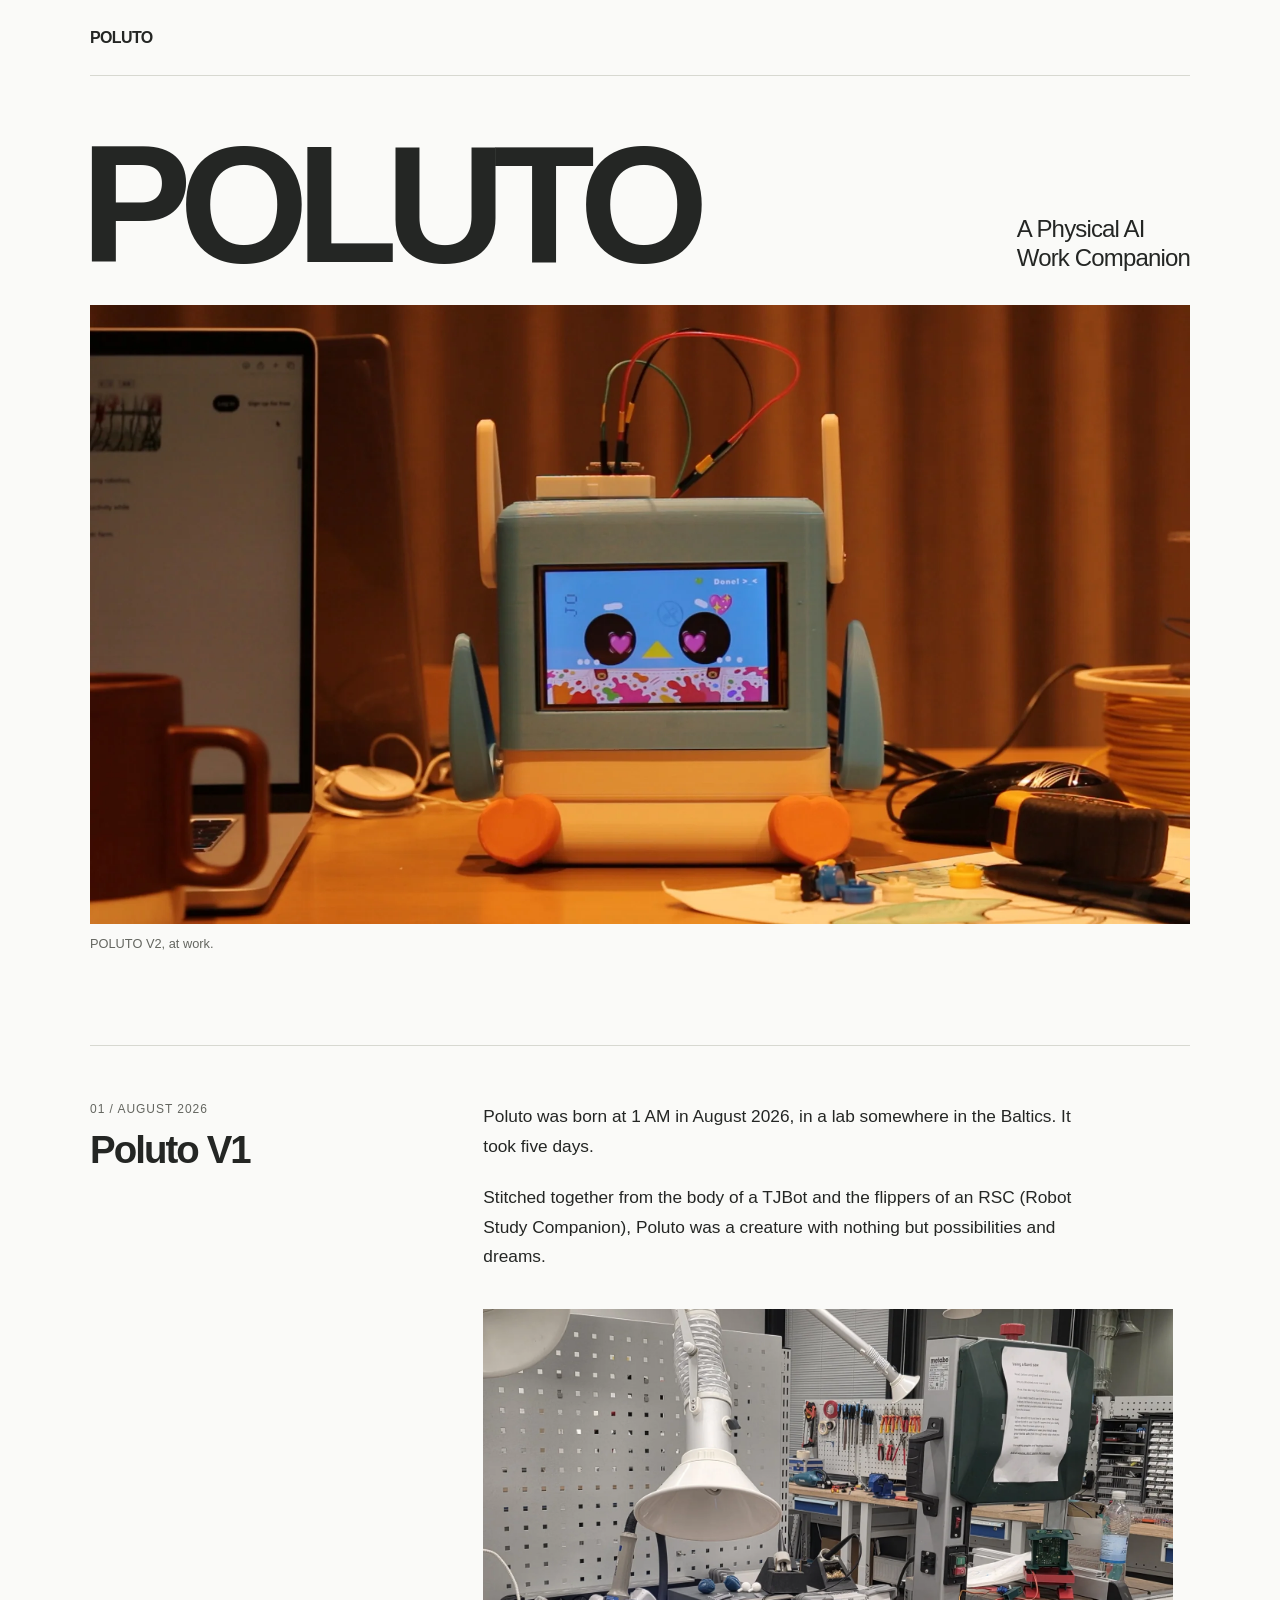
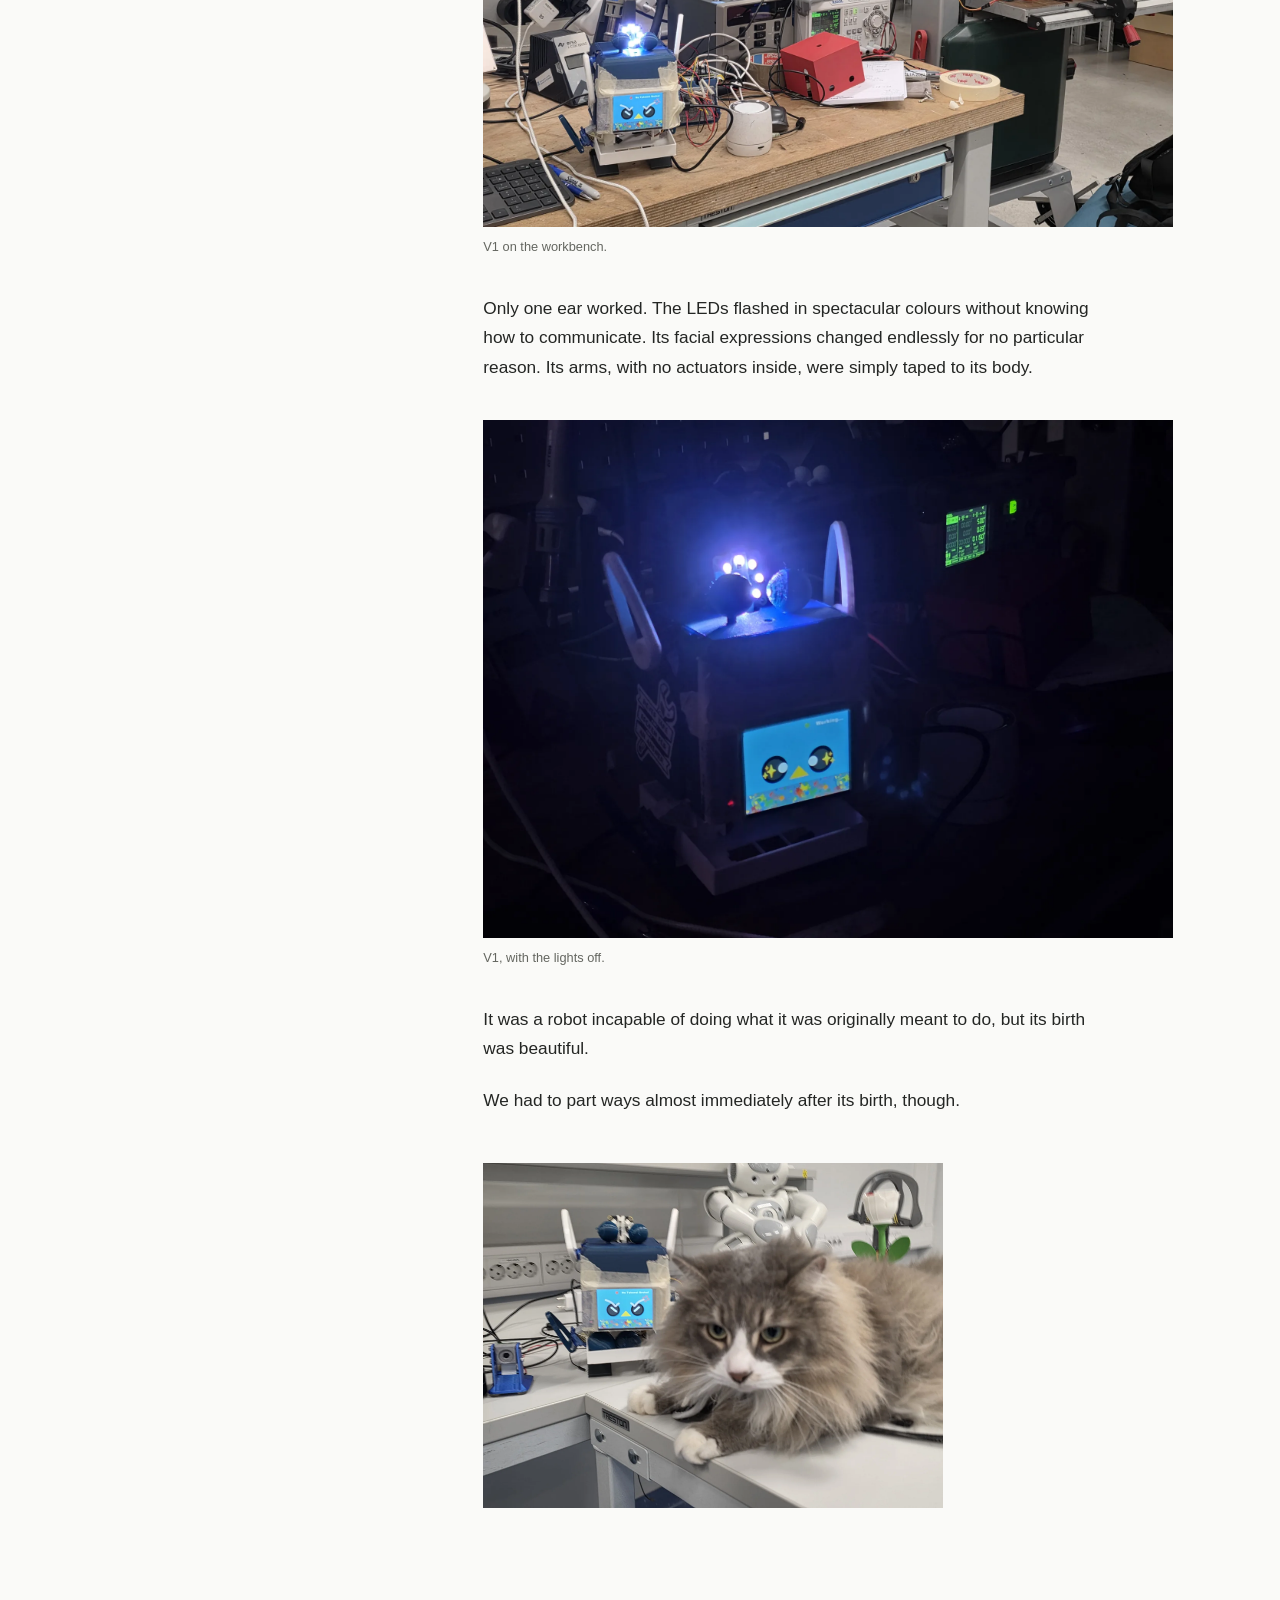
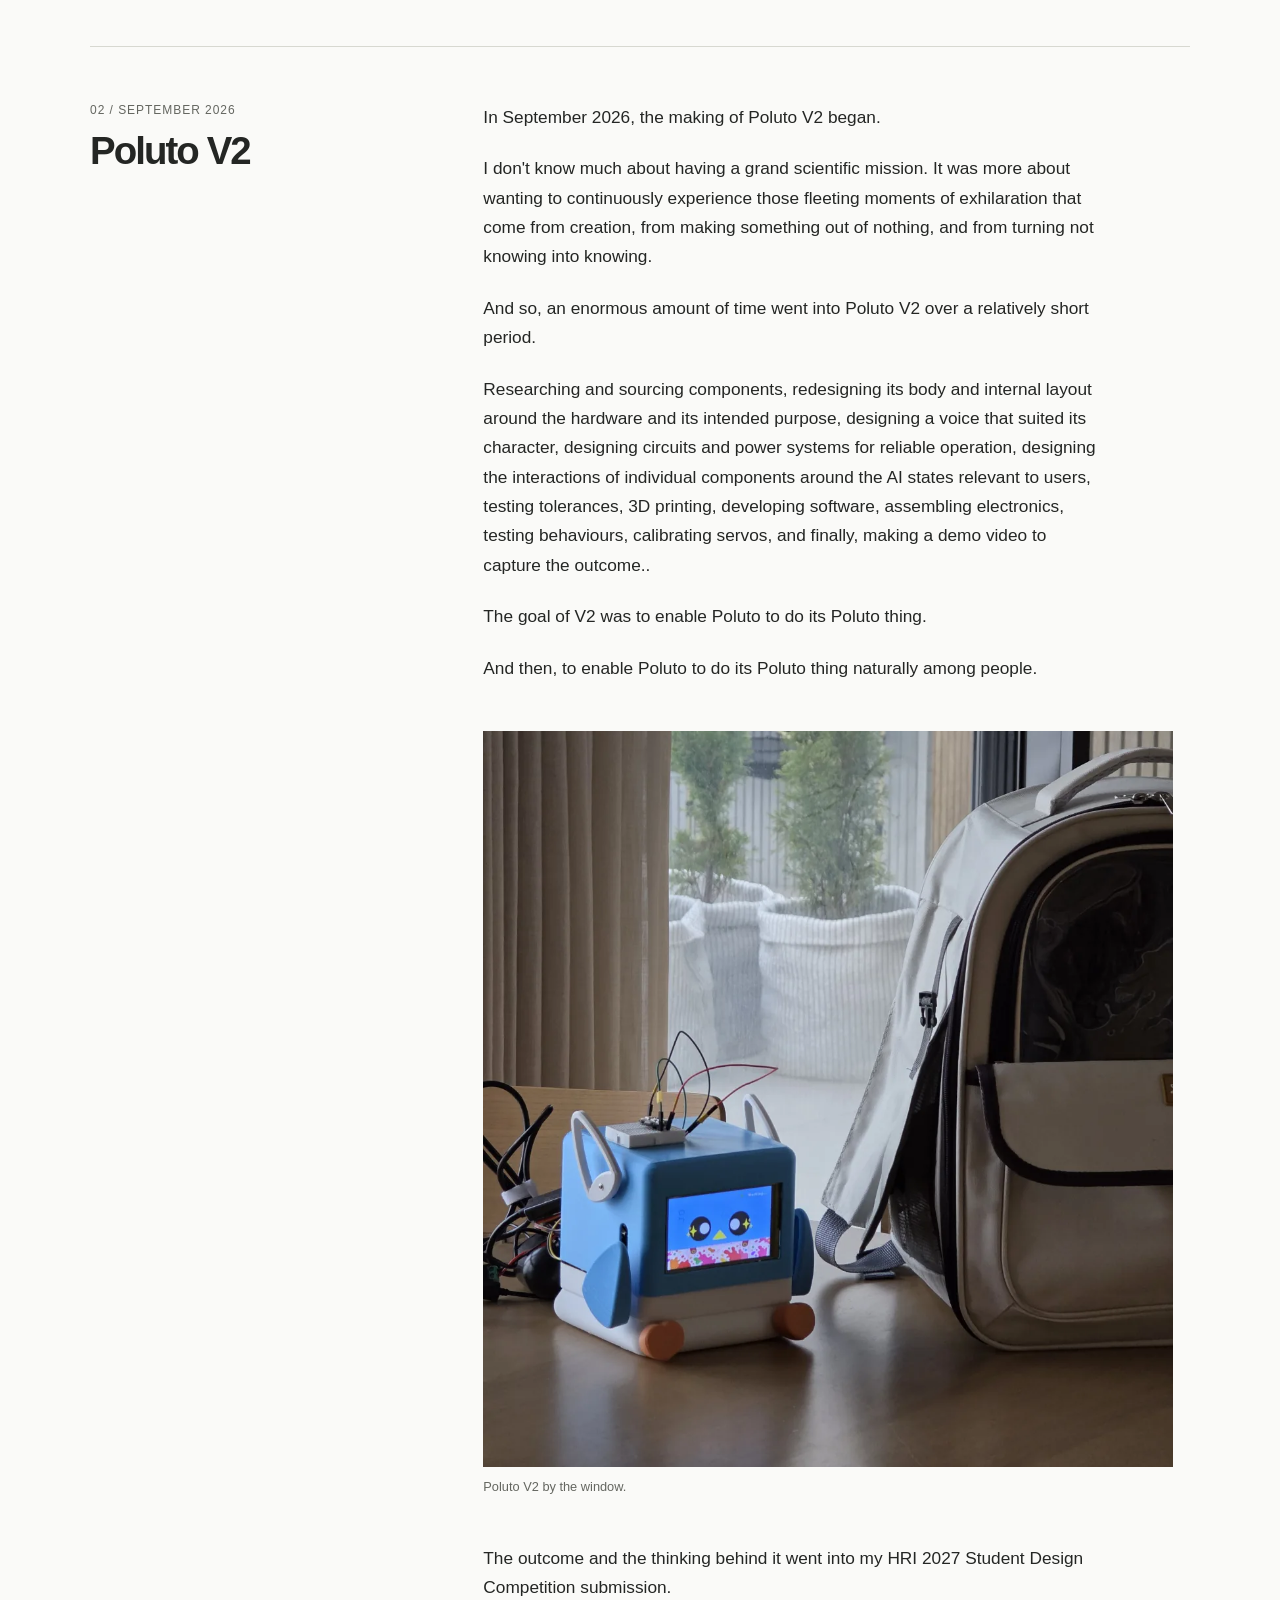
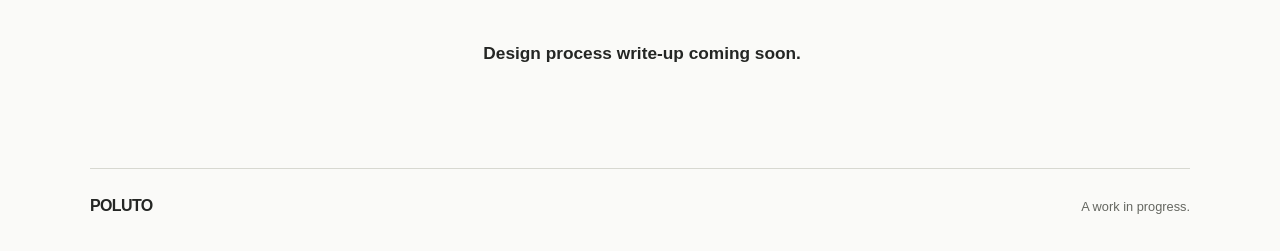
==== commit 4fed4273: "Temporarily replace paper page during review" ====
--- a/index.html
+++ b/index.html
@@ -14,15 +14,12 @@
   <meta property="og:image" content="https://hello-poluto.github.io/assets/images/poluto-hero.jpg">
   <meta property="og:image:alt" content="POLUTO on a desk, with a blue body, expressive screen, and orange feet.">
   <meta name="twitter:card" content="summary_large_image">
-  <link rel="stylesheet" href="styles.css">
+  <link rel="stylesheet" href="styles.css?v=20261126-3">
 </head>
 <body>
   <a class="skip-link" href="#main">Skip to content</a>
   <header class="site-header wrap">
     <a class="wordmark" href="#main" aria-label="POLUTO home">POLUTO</a>
-    <nav aria-label="Main navigation">
-      <a href="paper/index.html">Paper</a>
-    </nav>
   </header>
 
   <main id="main" class="wrap" tabindex="-1">
@@ -76,7 +73,7 @@
           <figcaption>Poluto V2 by the window.</figcaption>
         </figure>
         <p>The outcome and the thinking behind it went into my HRI 2027 Student Design Competition submission.</p>
-        <p class="paper-link"><a href="paper/index.html">Submission &amp; Design Process <span aria-hidden="true">→</span></a></p>
+        <p class="paper-link">Design process write-up coming soon.</p>
       </div>
     </section>
   </main>
--- a/styles.css
+++ b/styles.css
@@ -21,8 +21,8 @@
 .skip-link { position: absolute; top: -100px; left: 20px; padding: 14px 20px; background: var(--ink); color: var(--paper); z-index: 2; }
 .skip-link:focus { top: 12px; }
 .site-header { display: flex; align-items: center; justify-content: space-between; gap: 24px; min-height: 76px; border-bottom: 1px solid var(--line); }
-.wordmark { font-size: .9rem; font-weight: 700; letter-spacing: -.04em; text-decoration: none; }
-nav a { display: inline-block; padding-block: 12px; font-size: .875rem; text-decoration: none; }
+.wordmark { font-size: 1rem; font-weight: 700; letter-spacing: -.04em; text-decoration: none; }
+.site-header nav a { display: inline-block; padding-block: 12px; font-size: 1rem; text-decoration: none; }
 nav a:hover, .paper-link a:hover { text-decoration: underline; }
 .hero { padding-block: 58px 92px; }
 .hero-heading { display: flex; align-items: flex-end; justify-content: space-between; gap: 28px; padding-bottom: 30px; }
@@ -46,6 +46,9 @@
 .paper-link { margin-top: 36px !important; font-weight: 700; }
 .paper-link a { display: inline-block; padding-bottom: 6px; border-bottom: 1px solid currentColor; text-decoration: none; }
 .paper-link span { padding-left: 8px; }
+.coming-soon { min-height: 55vh; }
+.coming-soon h1 { font-size: clamp(2.5rem, 6vw, 4rem); line-height: 1.05; letter-spacing: -.05em; margin-left: 0; }
+.coming-soon .story-copy > p + p { margin-top: 22px; }
 .site-footer { display: flex; justify-content: space-between; align-items: center; gap: 20px; padding-block: 28px 36px; border-top: 1px solid var(--line); }
 .site-footer p { font-size: .8rem; color: var(--muted); }
 
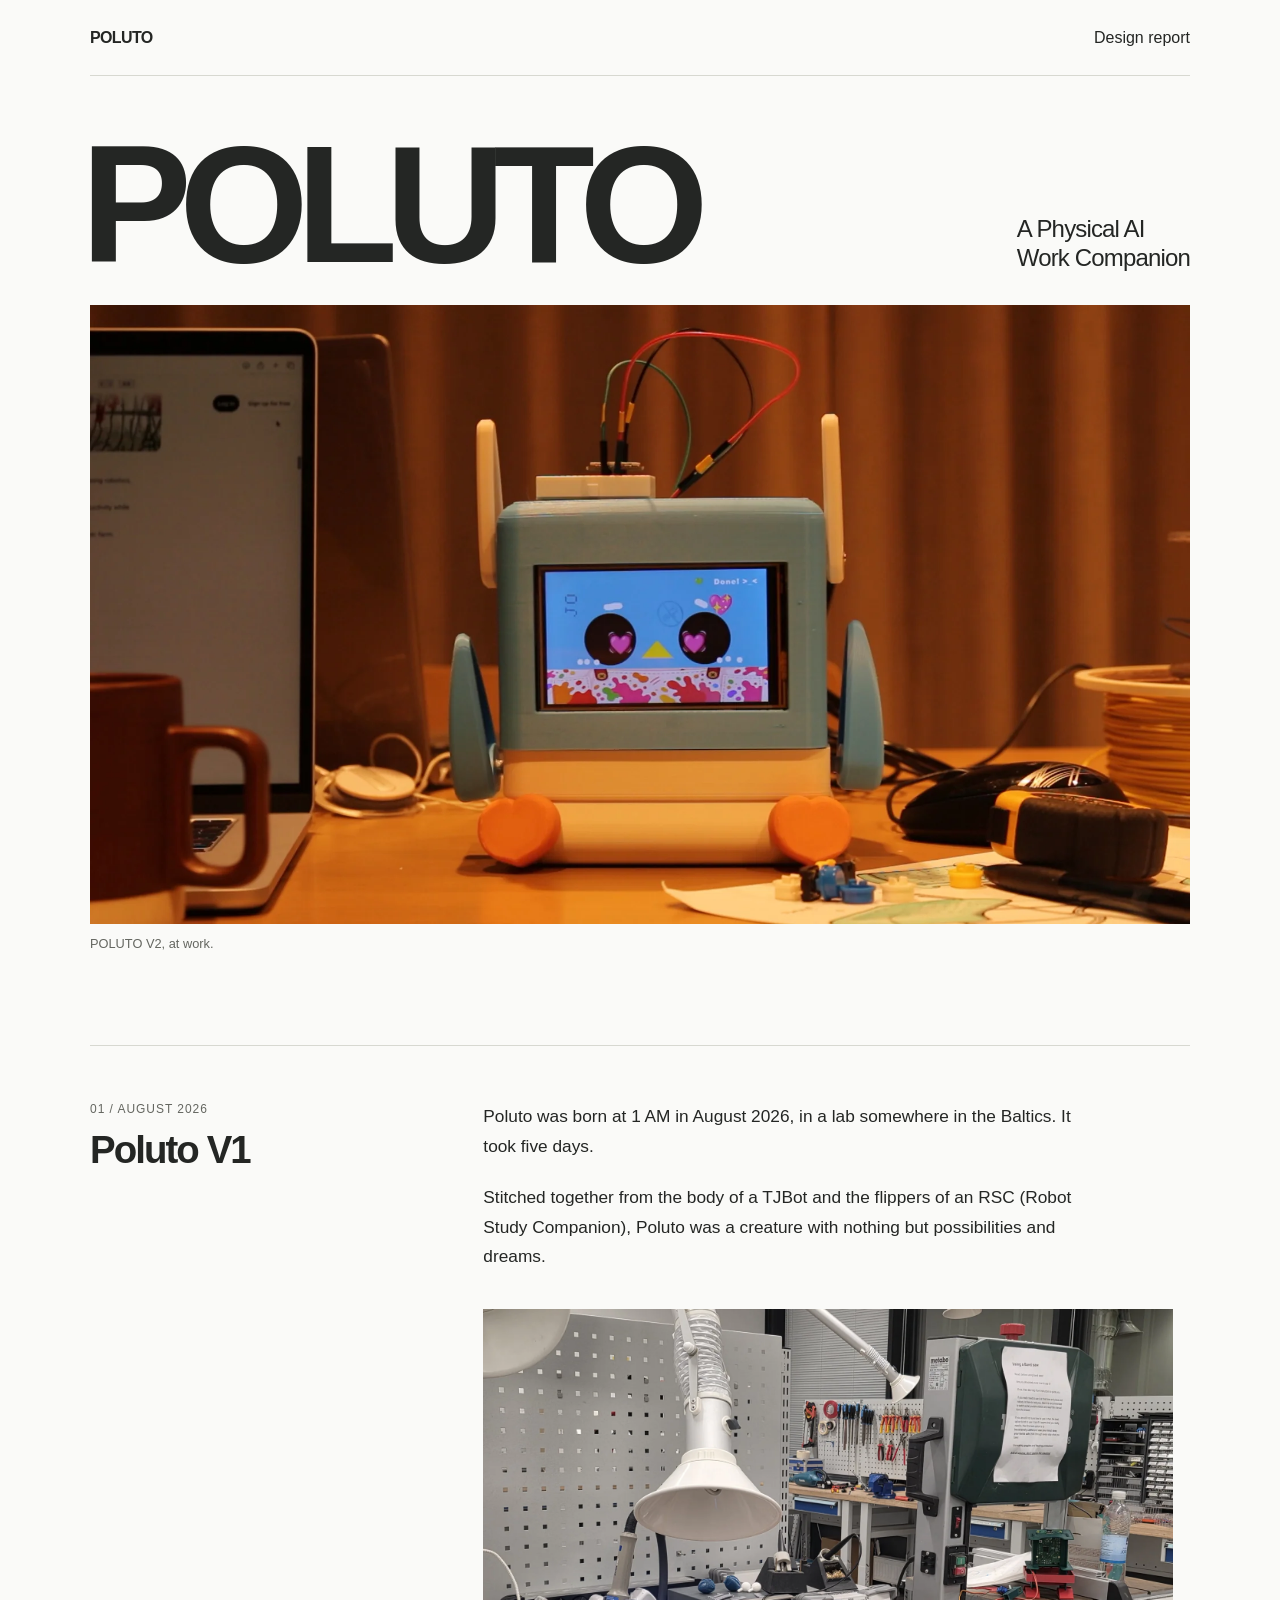
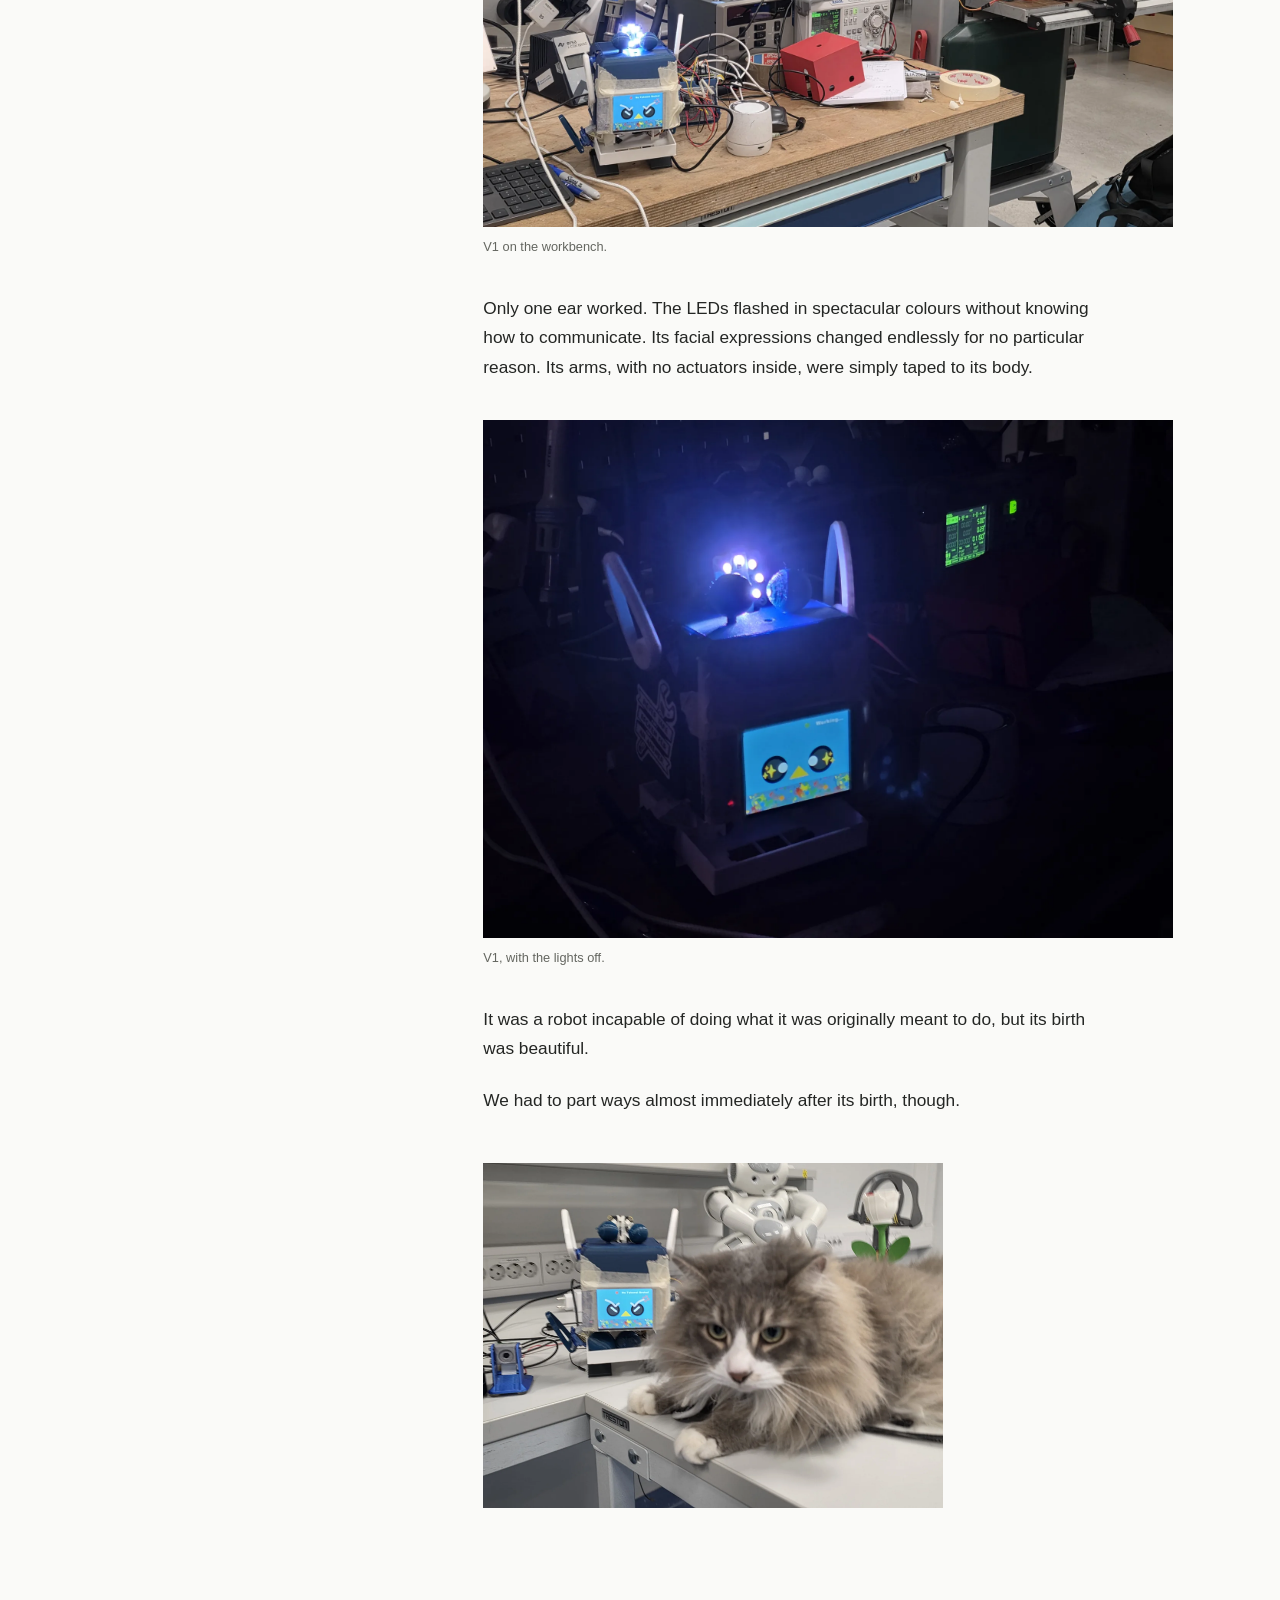
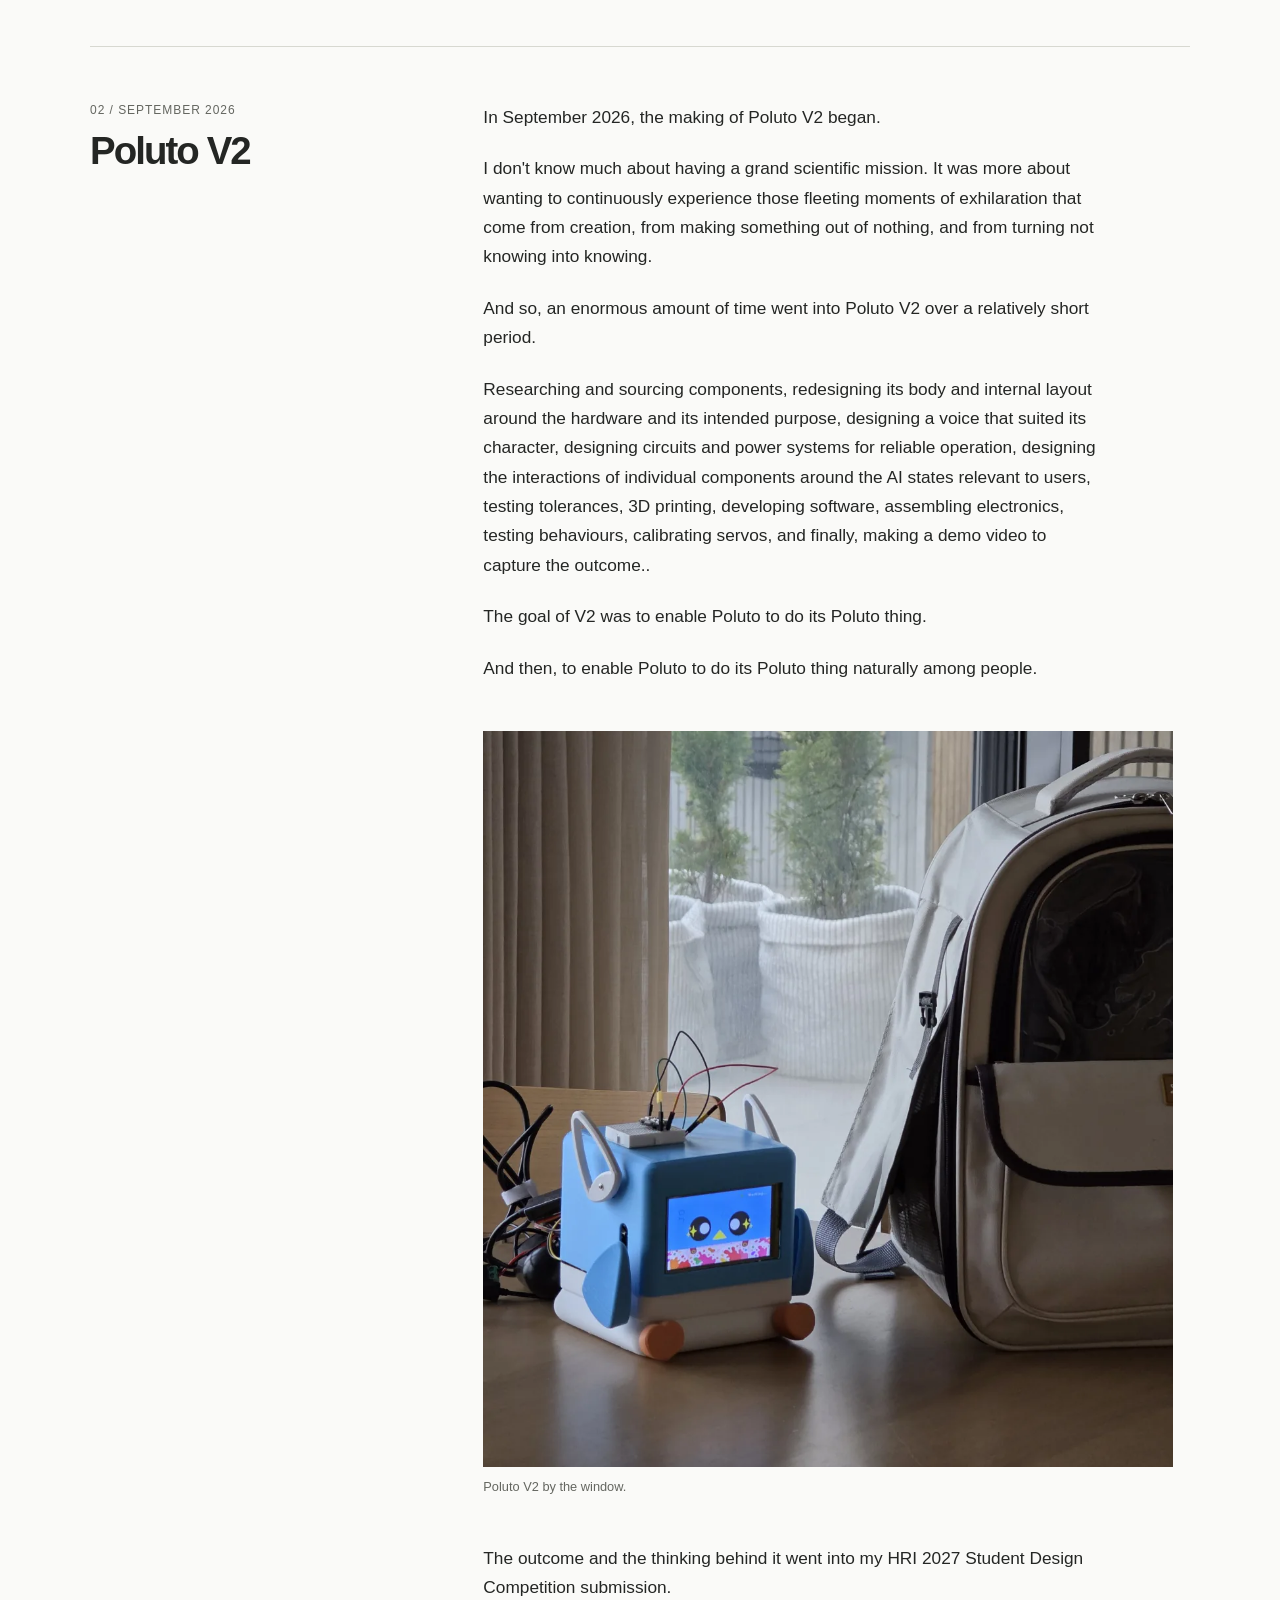
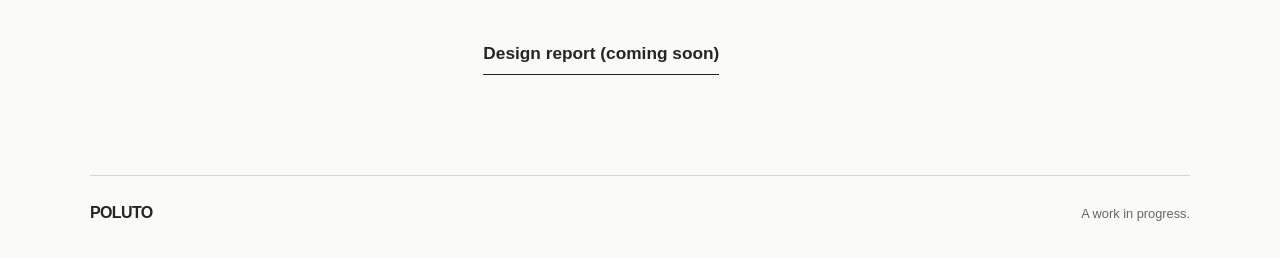
==== commit e29c223e: "Link to pending design report page" ====
--- a/index.html
+++ b/index.html
@@ -20,6 +20,9 @@
   <a class="skip-link" href="#main">Skip to content</a>
   <header class="site-header wrap">
     <a class="wordmark" href="#main" aria-label="POLUTO home">POLUTO</a>
+    <nav aria-label="Main navigation">
+      <a href="paper/index.html">Design report</a>
+    </nav>
   </header>
 
   <main id="main" class="wrap" tabindex="-1">
@@ -73,7 +76,7 @@
           <figcaption>Poluto V2 by the window.</figcaption>
         </figure>
         <p>The outcome and the thinking behind it went into my HRI 2027 Student Design Competition submission.</p>
-        <p class="paper-link">Design process write-up coming soon.</p>
+        <p class="paper-link"><a href="paper/index.html">Design report (coming soon)</a></p>
       </div>
     </section>
   </main>
--- a/styles.css
+++ b/styles.css
@@ -45,7 +45,6 @@
 .photo-v2 img { aspect-ratio: 15 / 16; object-fit: cover; object-position: center bottom; }
 .paper-link { margin-top: 36px !important; font-weight: 700; }
 .paper-link a { display: inline-block; padding-bottom: 6px; border-bottom: 1px solid currentColor; text-decoration: none; }
-.paper-link span { padding-left: 8px; }
 .coming-soon { min-height: 55vh; }
 .coming-soon h1 { font-size: clamp(2.5rem, 6vw, 4rem); line-height: 1.05; letter-spacing: -.05em; margin-left: 0; }
 .coming-soon .story-copy > p + p { margin-top: 22px; }
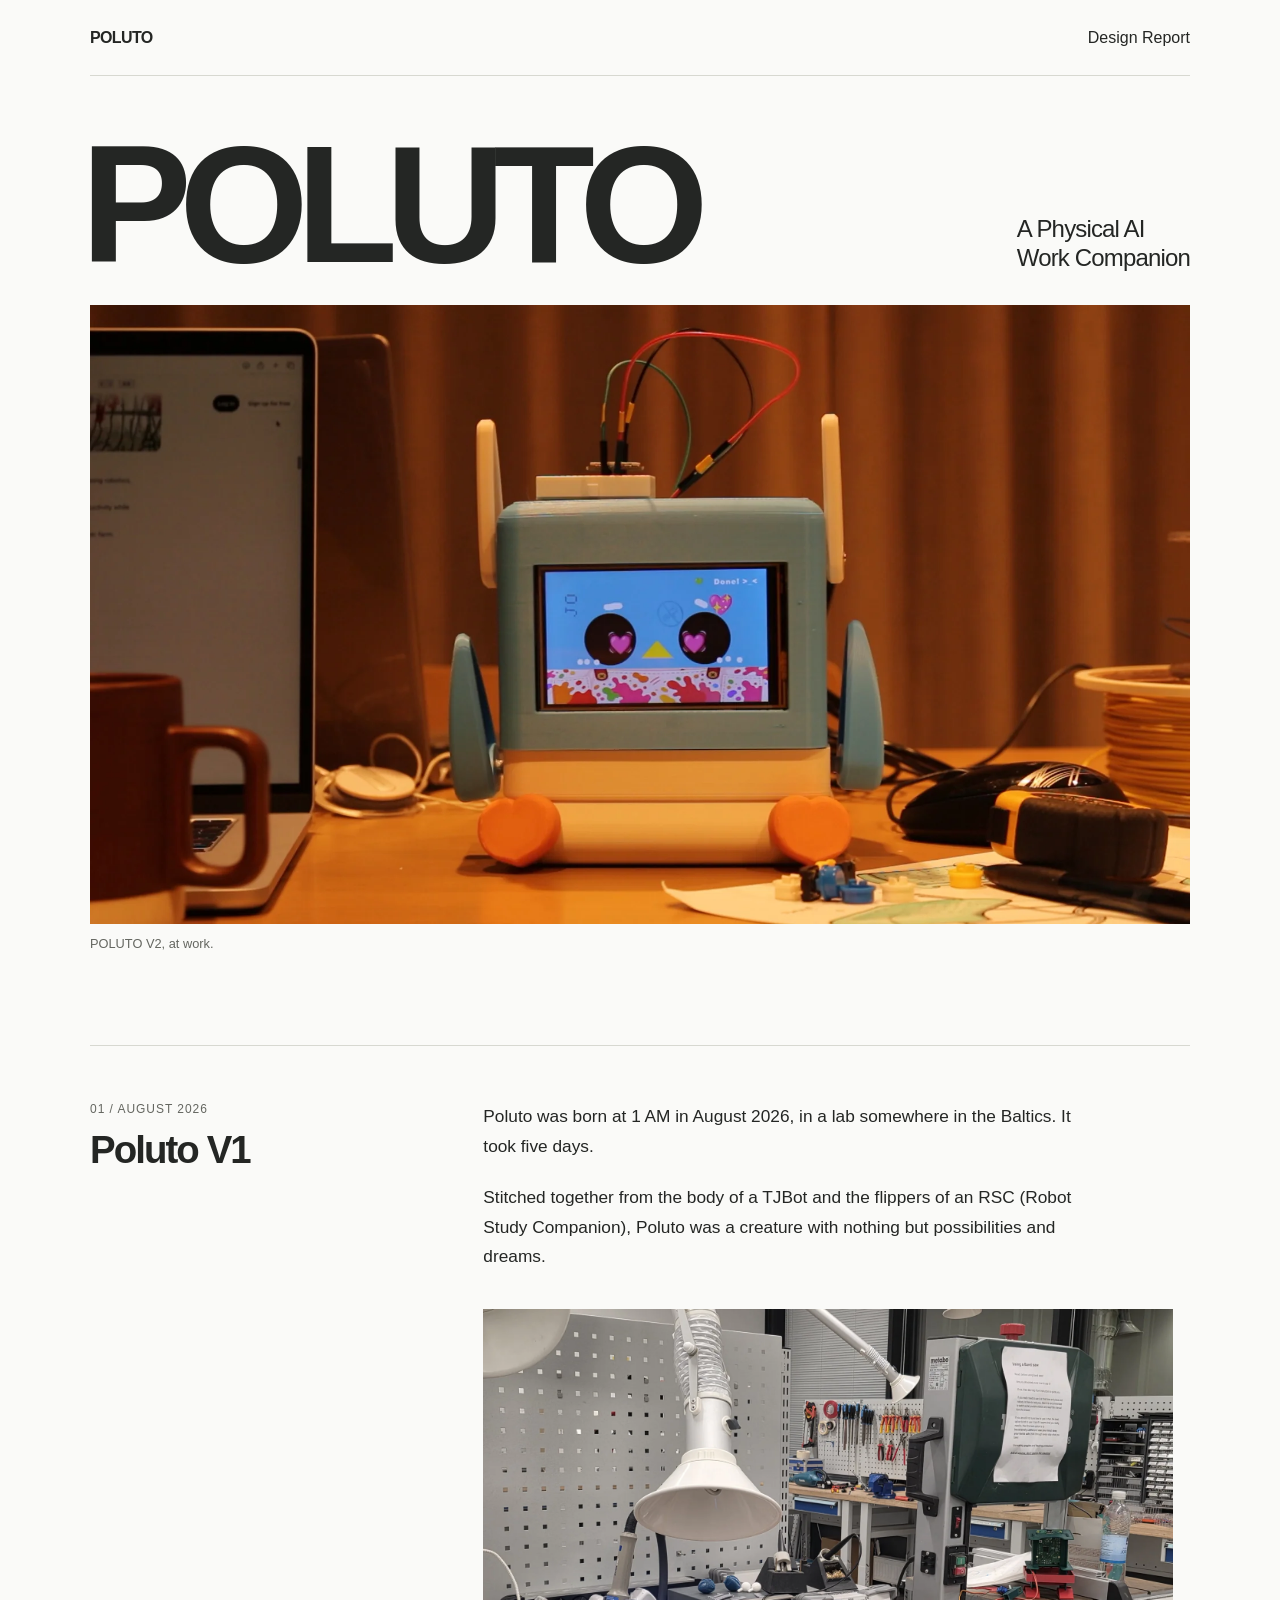
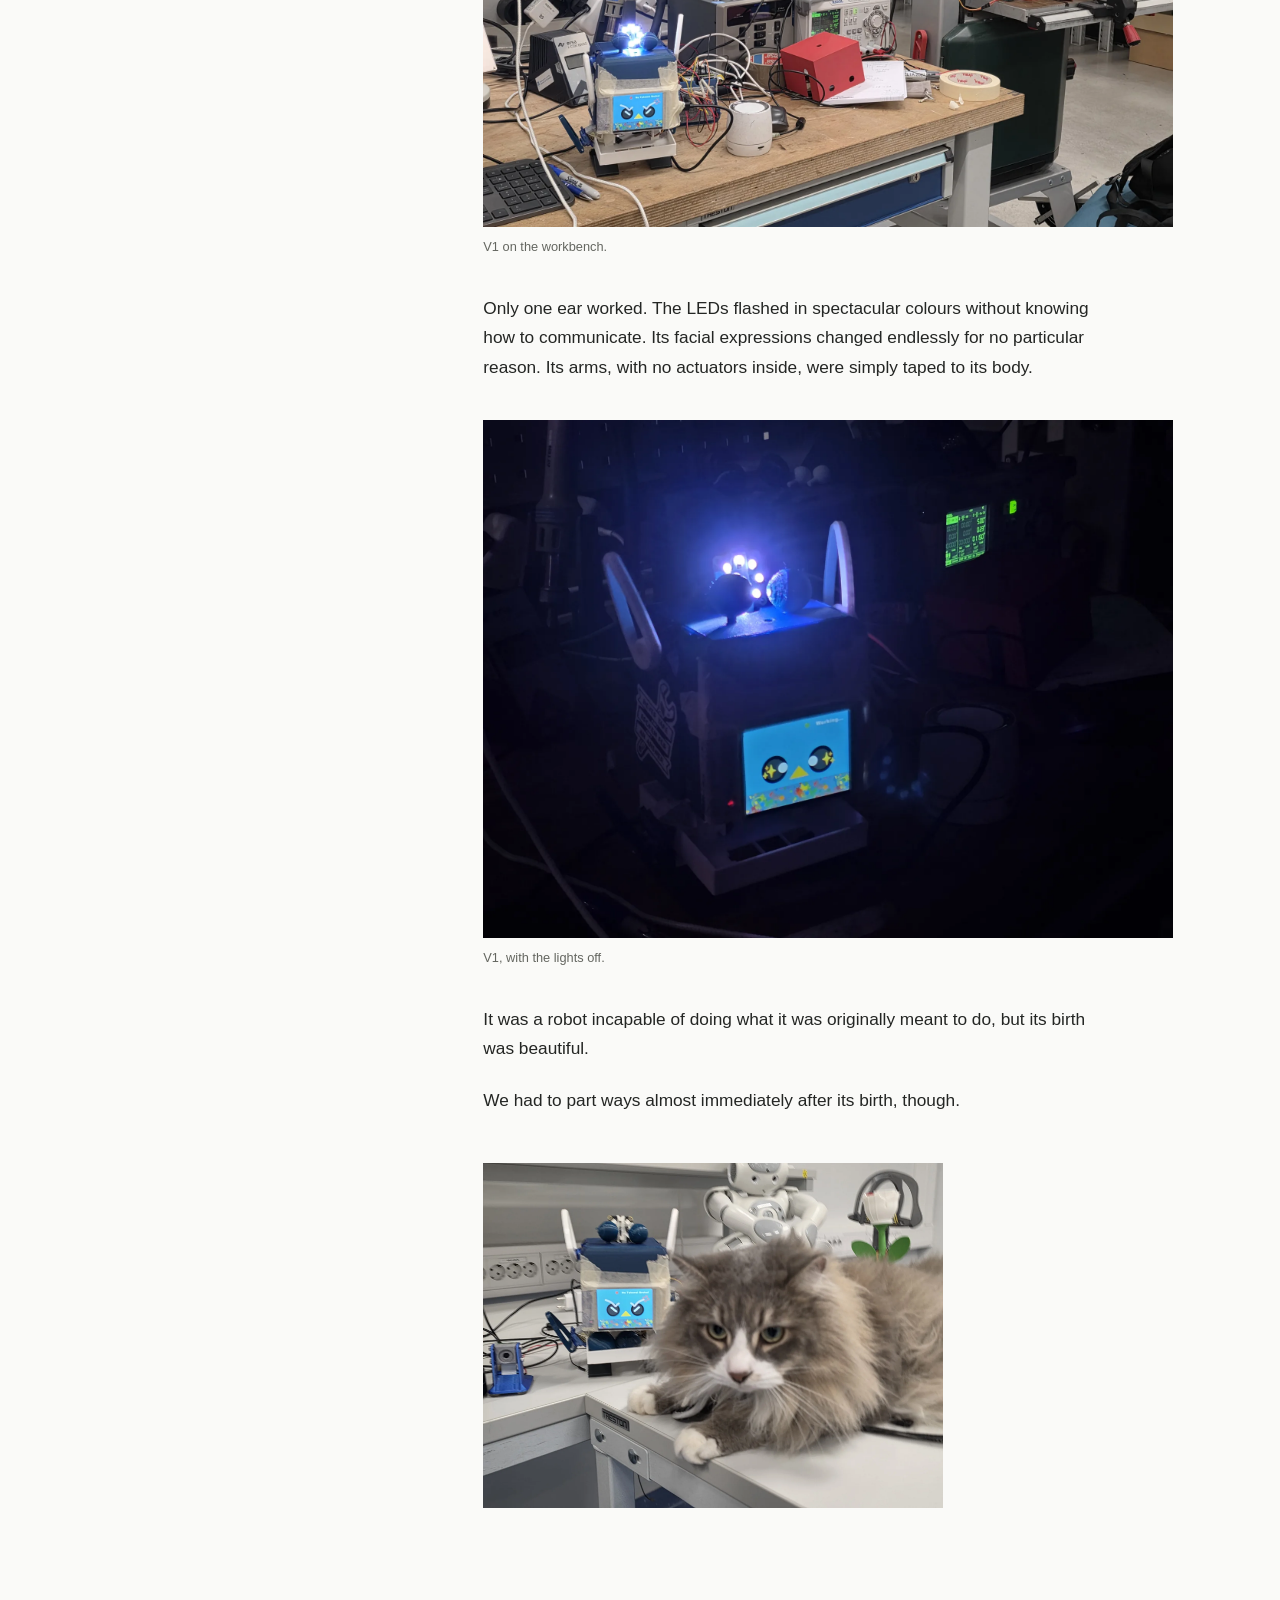
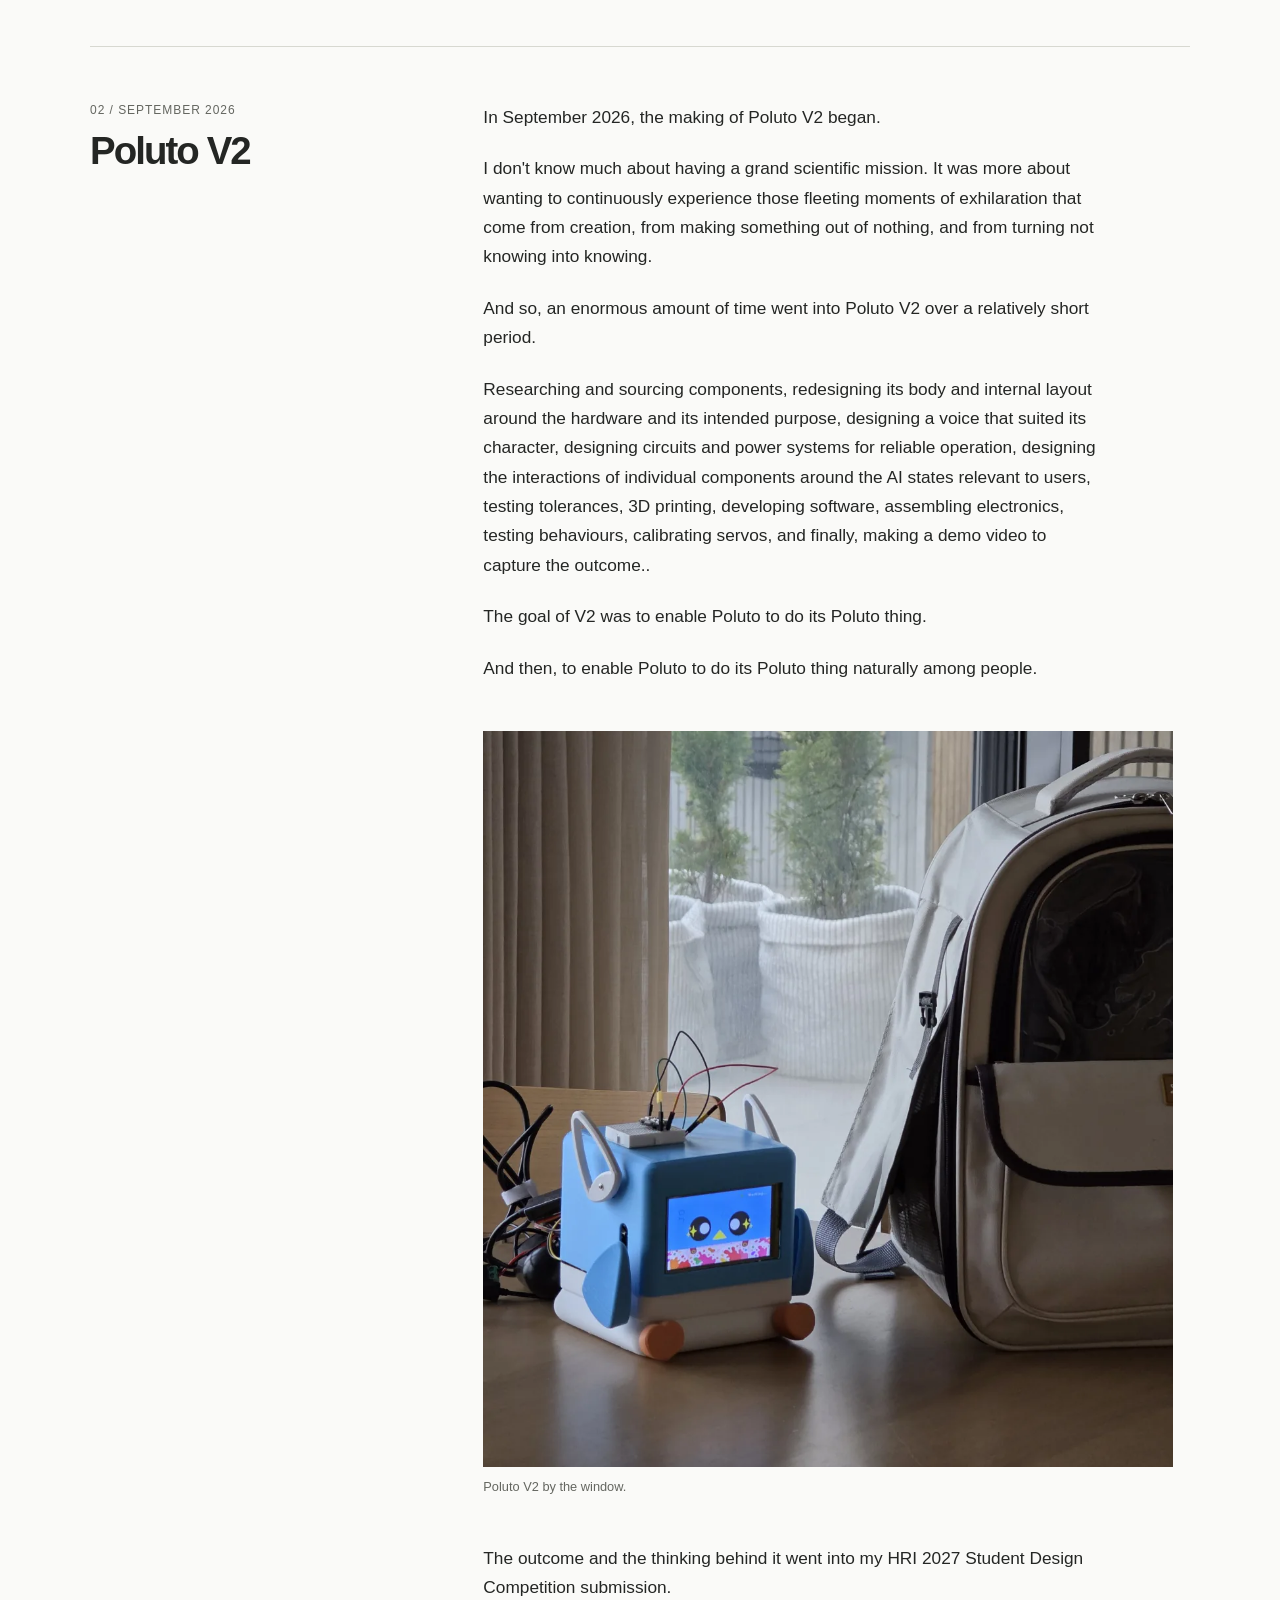
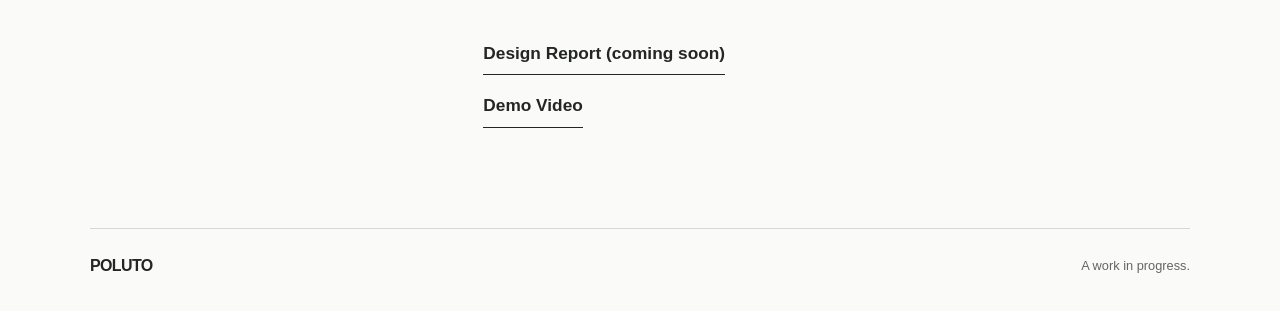
==== commit 5799f53c: "Add demo video link and capitalize design report" ====
--- a/index.html
+++ b/index.html
@@ -14,14 +14,14 @@
   <meta property="og:image" content="https://hello-poluto.github.io/assets/images/poluto-hero.jpg">
   <meta property="og:image:alt" content="POLUTO on a desk, with a blue body, expressive screen, and orange feet.">
   <meta name="twitter:card" content="summary_large_image">
-  <link rel="stylesheet" href="styles.css?v=20261126-3">
+  <link rel="stylesheet" href="styles.css?v=20261126-4">
 </head>
 <body>
   <a class="skip-link" href="#main">Skip to content</a>
   <header class="site-header wrap">
     <a class="wordmark" href="#main" aria-label="POLUTO home">POLUTO</a>
     <nav aria-label="Main navigation">
-      <a href="paper/index.html">Design report</a>
+      <a href="paper/index.html">Design Report</a>
     </nav>
   </header>
 
@@ -76,7 +76,8 @@
           <figcaption>Poluto V2 by the window.</figcaption>
         </figure>
         <p>The outcome and the thinking behind it went into my HRI 2027 Student Design Competition submission.</p>
-        <p class="paper-link"><a href="paper/index.html">Design report (coming soon)</a></p>
+        <p class="paper-link"><a href="paper/index.html">Design Report (coming soon)</a></p>
+        <p class="paper-link demo-link"><a href="https://youtu.be/fNn3JKklnuA?si=pJzIgcaM74NM8bS4">Demo Video</a></p>
       </div>
     </section>
   </main>
--- a/styles.css
+++ b/styles.css
@@ -45,6 +45,7 @@
 .photo-v2 img { aspect-ratio: 15 / 16; object-fit: cover; object-position: center bottom; }
 .paper-link { margin-top: 36px !important; font-weight: 700; }
 .paper-link a { display: inline-block; padding-bottom: 6px; border-bottom: 1px solid currentColor; text-decoration: none; }
+.demo-link { margin-top: 16px !important; }
 .coming-soon { min-height: 55vh; }
 .coming-soon h1 { font-size: clamp(2.5rem, 6vw, 4rem); line-height: 1.05; letter-spacing: -.05em; margin-left: 0; }
 .coming-soon .story-copy > p + p { margin-top: 22px; }
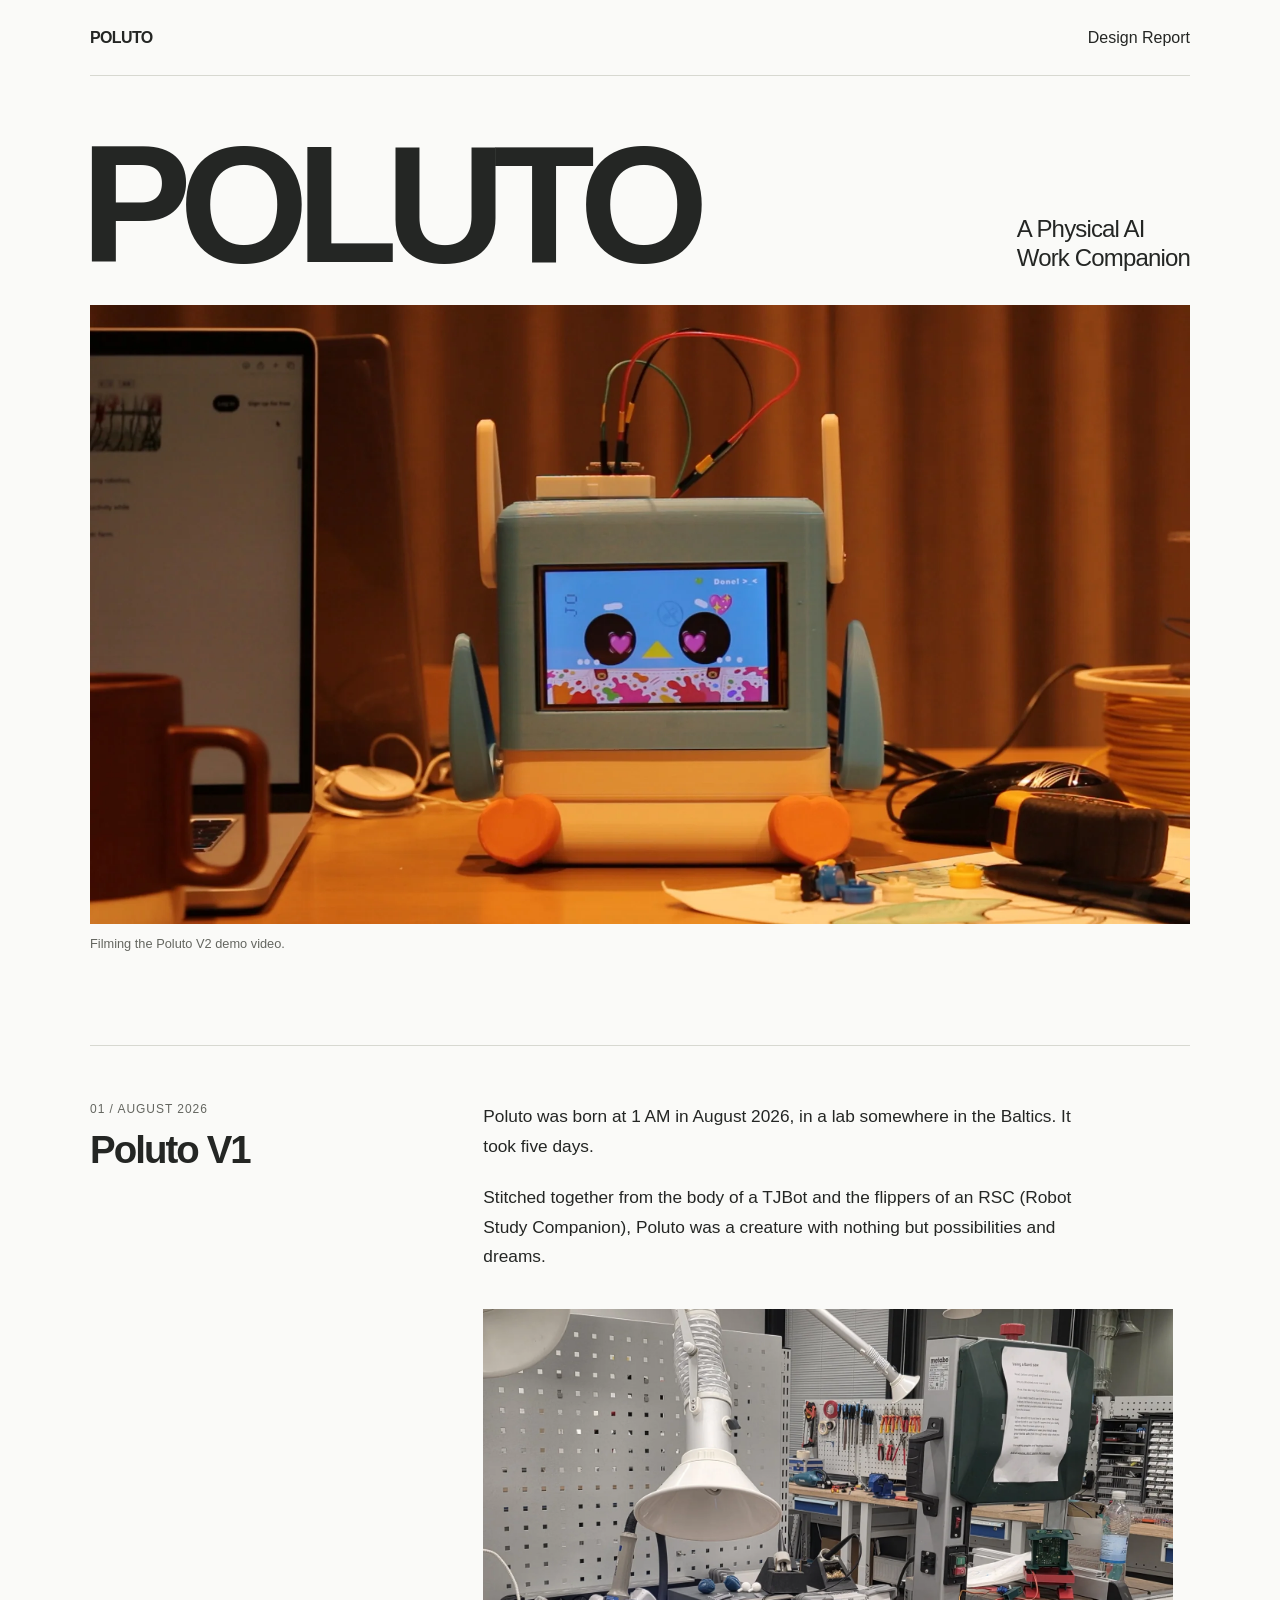
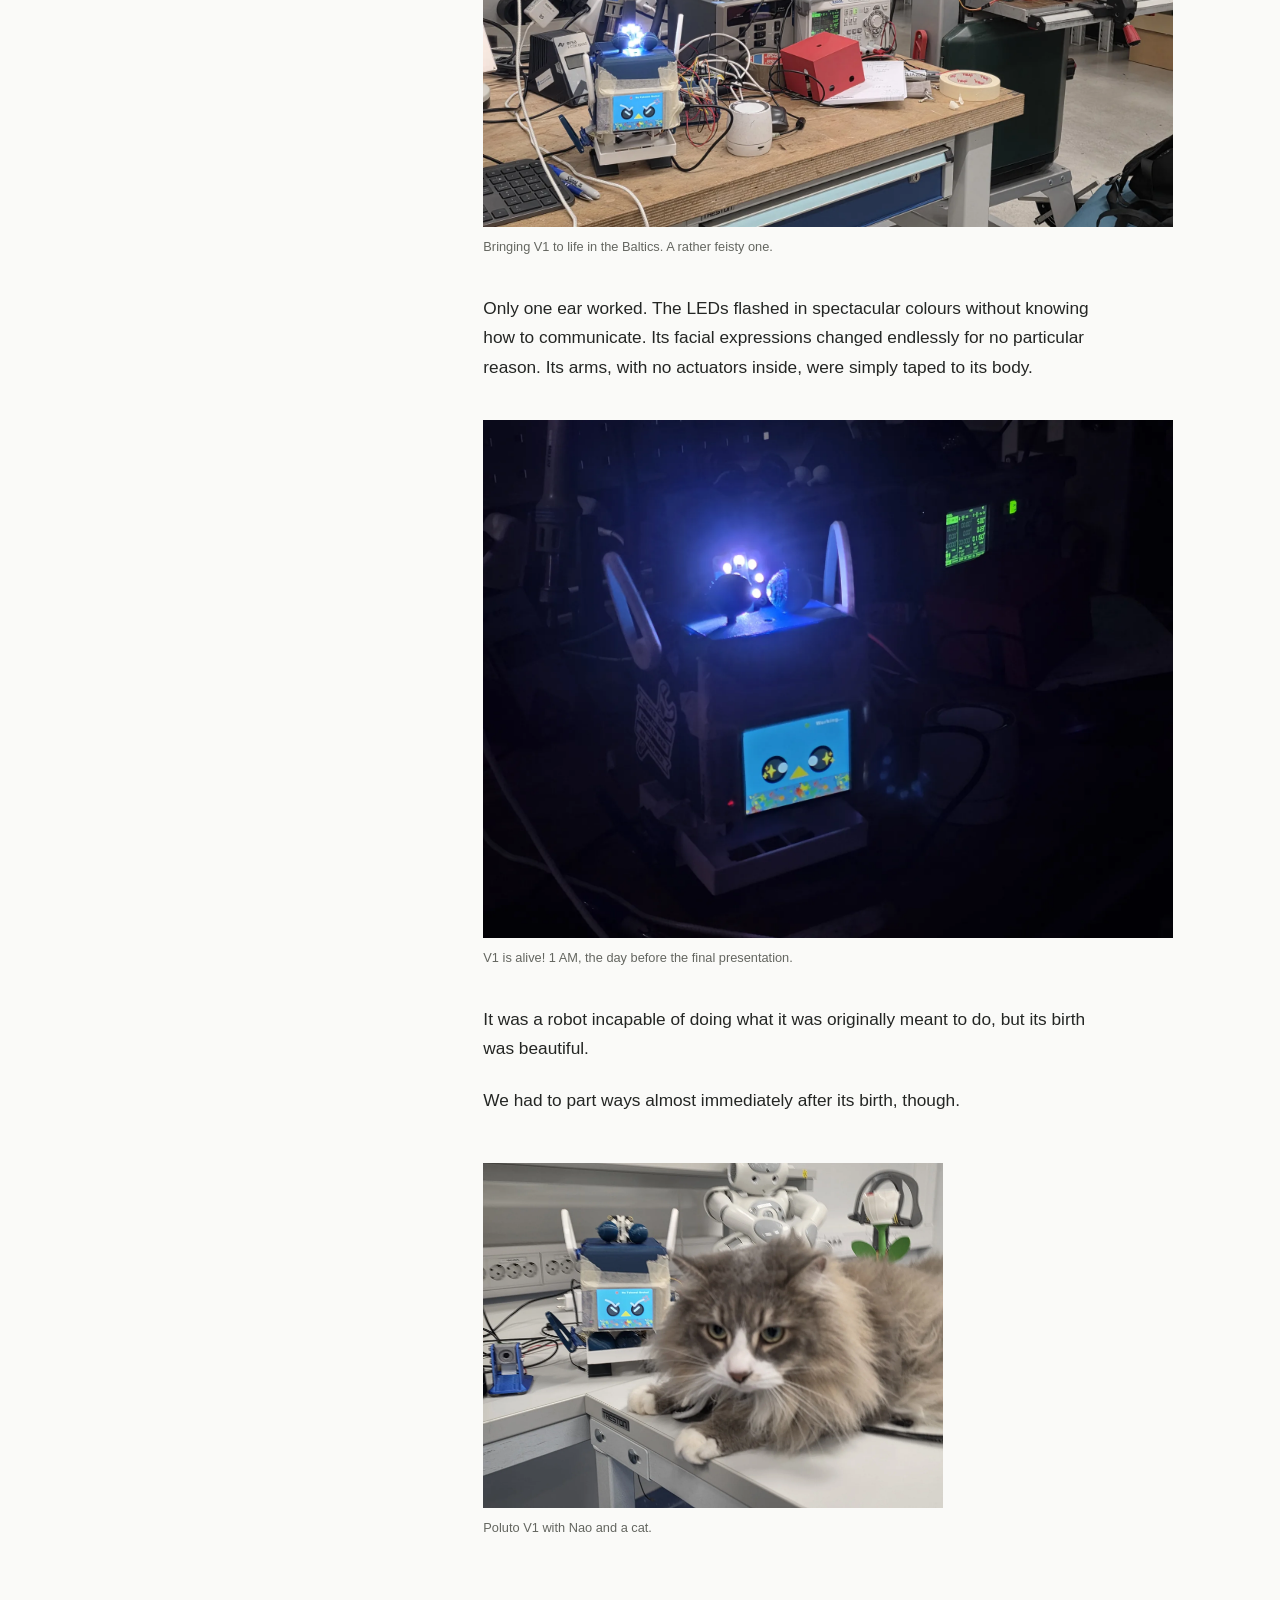
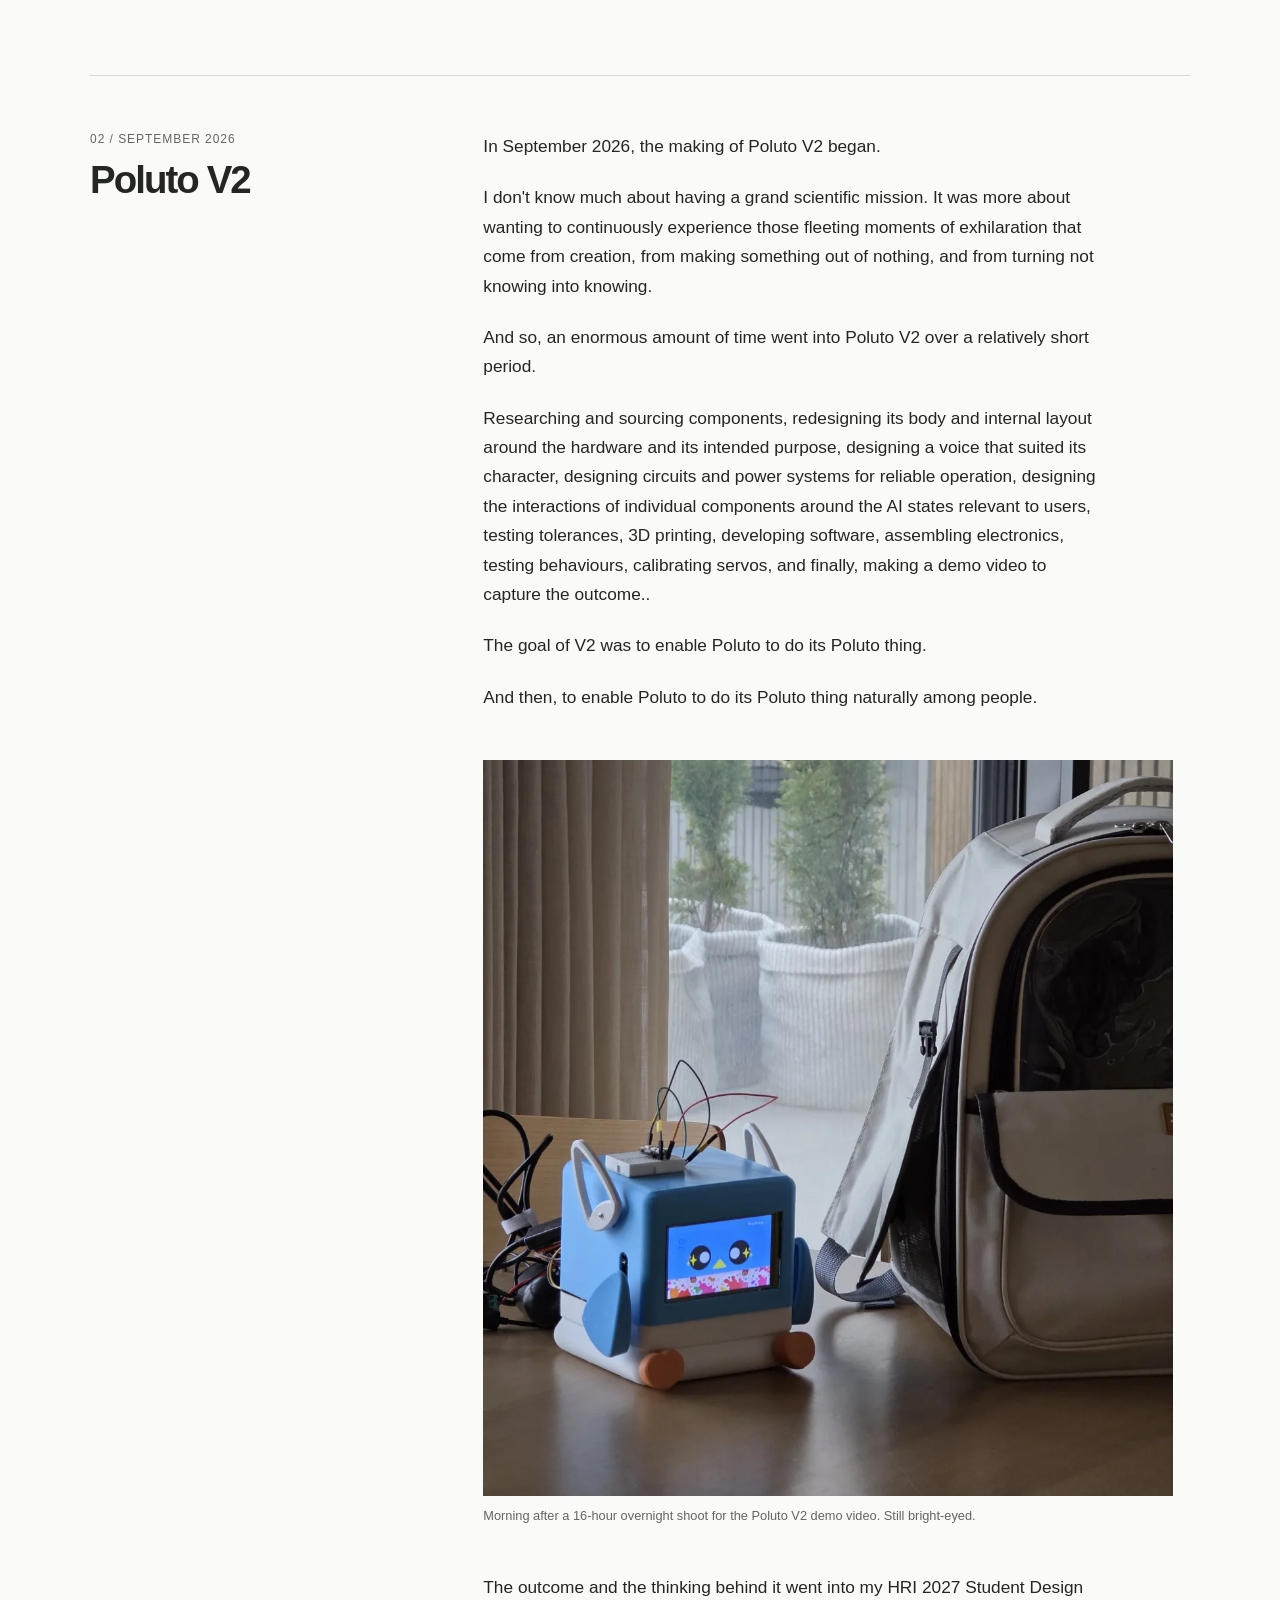
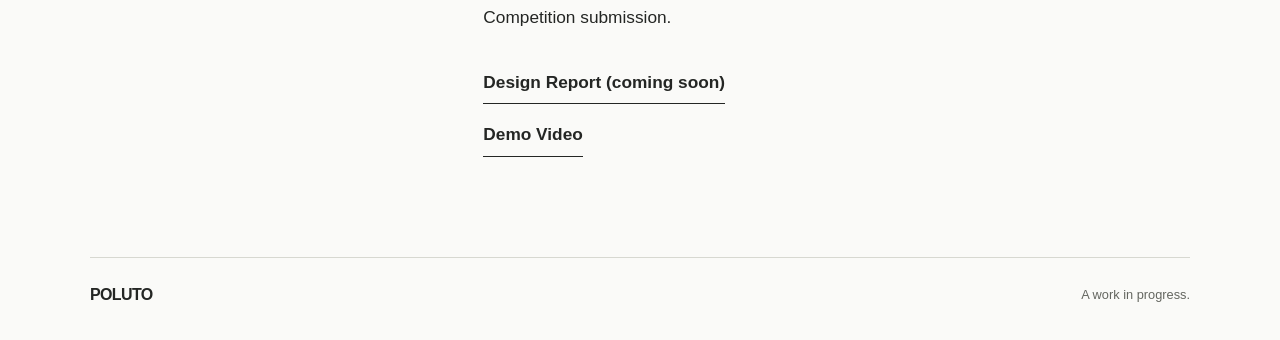
==== commit f9da95a7: "Update photo captions and open demo in new tab" ====
--- a/index.html
+++ b/index.html
@@ -36,7 +36,7 @@
           <source type="image/webp" srcset="assets/images/poluto-hero-small.webp 800w, assets/images/poluto-hero.webp 1920w" sizes="(max-width: 720px) calc(100vw - 40px), (max-width: 1014px) calc(100vw - 72px), 942px">
           <img src="assets/images/poluto-hero.jpg" width="1920" height="1080" fetchpriority="high" alt="POLUTO sits beside a laptop on a warmly lit desk, with a blue body, heart-shaped eyes on its screen, upright ears, and orange feet.">
         </picture>
-        <figcaption>POLUTO V2, at work.</figcaption>
+        <figcaption>Filming the Poluto V2 demo video.</figcaption>
       </figure>
     </section>
 
@@ -47,17 +47,18 @@
         <p>Stitched together from the body of a TJBot and the flippers of an RSC (Robot Study Companion), Poluto was a creature with nothing but possibilities and dreams.</p>
         <figure class="story-photo photo-wide">
           <img src="assets/pics/web/poluto-v1-workbench.webp" width="1800" height="1350" loading="lazy" alt="The taped-together first Poluto prototype among tools and wires on a lab workbench.">
-          <figcaption>V1 on the workbench.</figcaption>
+          <figcaption>Bringing V1 to life in the Baltics. A rather feisty one.</figcaption>
         </figure>
         <p>Only one ear worked. The LEDs flashed in spectacular colours without knowing how to communicate. Its facial expressions changed endlessly for no particular reason. Its arms, with no actuators inside, were simply taped to its body.</p>
         <figure class="story-photo photo-wide">
           <img src="assets/pics/web/poluto-v1-lights-off.webp" width="1800" height="1350" loading="lazy" alt="Poluto V1 glowing blue in the dark with its screen and LEDs lit.">
-          <figcaption>V1, with the lights off.</figcaption>
+          <figcaption>V1 is alive! 1 AM, the day before the final presentation.</figcaption>
         </figure>
         <p>It was a robot incapable of doing what it was originally meant to do, but its birth was beautiful.</p>
         <p>We had to part ways almost immediately after its birth, though.</p>
         <figure class="story-photo photo-small">
-          <img src="assets/pics/web/poluto-v1-with-cat.webp" width="1800" height="1350" loading="lazy" alt="A cat in the foreground with the taped-together Poluto V1 behind it.">
+          <img src="assets/pics/web/poluto-v1-with-cat.webp" width="1800" height="1350" loading="lazy" alt="A cat in the foreground, with the taped-together Poluto V1 and Nao robot behind it.">
+          <figcaption>Poluto V1 with Nao and a cat.</figcaption>
         </figure>
       </div>
     </section>
@@ -73,11 +74,11 @@
         <p>And then, to enable Poluto to do its Poluto thing naturally among people.</p>
         <figure class="story-photo photo-v2">
           <img src="assets/pics/web/poluto-v2-by-window.webp" width="1050" height="1400" loading="lazy" alt="Poluto V2 beside its carrying bag, by a window.">
-          <figcaption>Poluto V2 by the window.</figcaption>
+          <figcaption>Morning after a 16-hour overnight shoot for the Poluto V2 demo video. Still bright-eyed.</figcaption>
         </figure>
         <p>The outcome and the thinking behind it went into my HRI 2027 Student Design Competition submission.</p>
         <p class="paper-link"><a href="paper/index.html">Design Report (coming soon)</a></p>
-        <p class="paper-link demo-link"><a href="https://youtu.be/fNn3JKklnuA?si=pJzIgcaM74NM8bS4">Demo Video</a></p>
+        <p class="paper-link demo-link"><a href="https://youtu.be/fNn3JKklnuA?si=pJzIgcaM74NM8bS4" target="_blank" rel="noopener noreferrer" aria-label="Demo Video (opens in a new tab)">Demo Video</a></p>
       </div>
     </section>
   </main>
